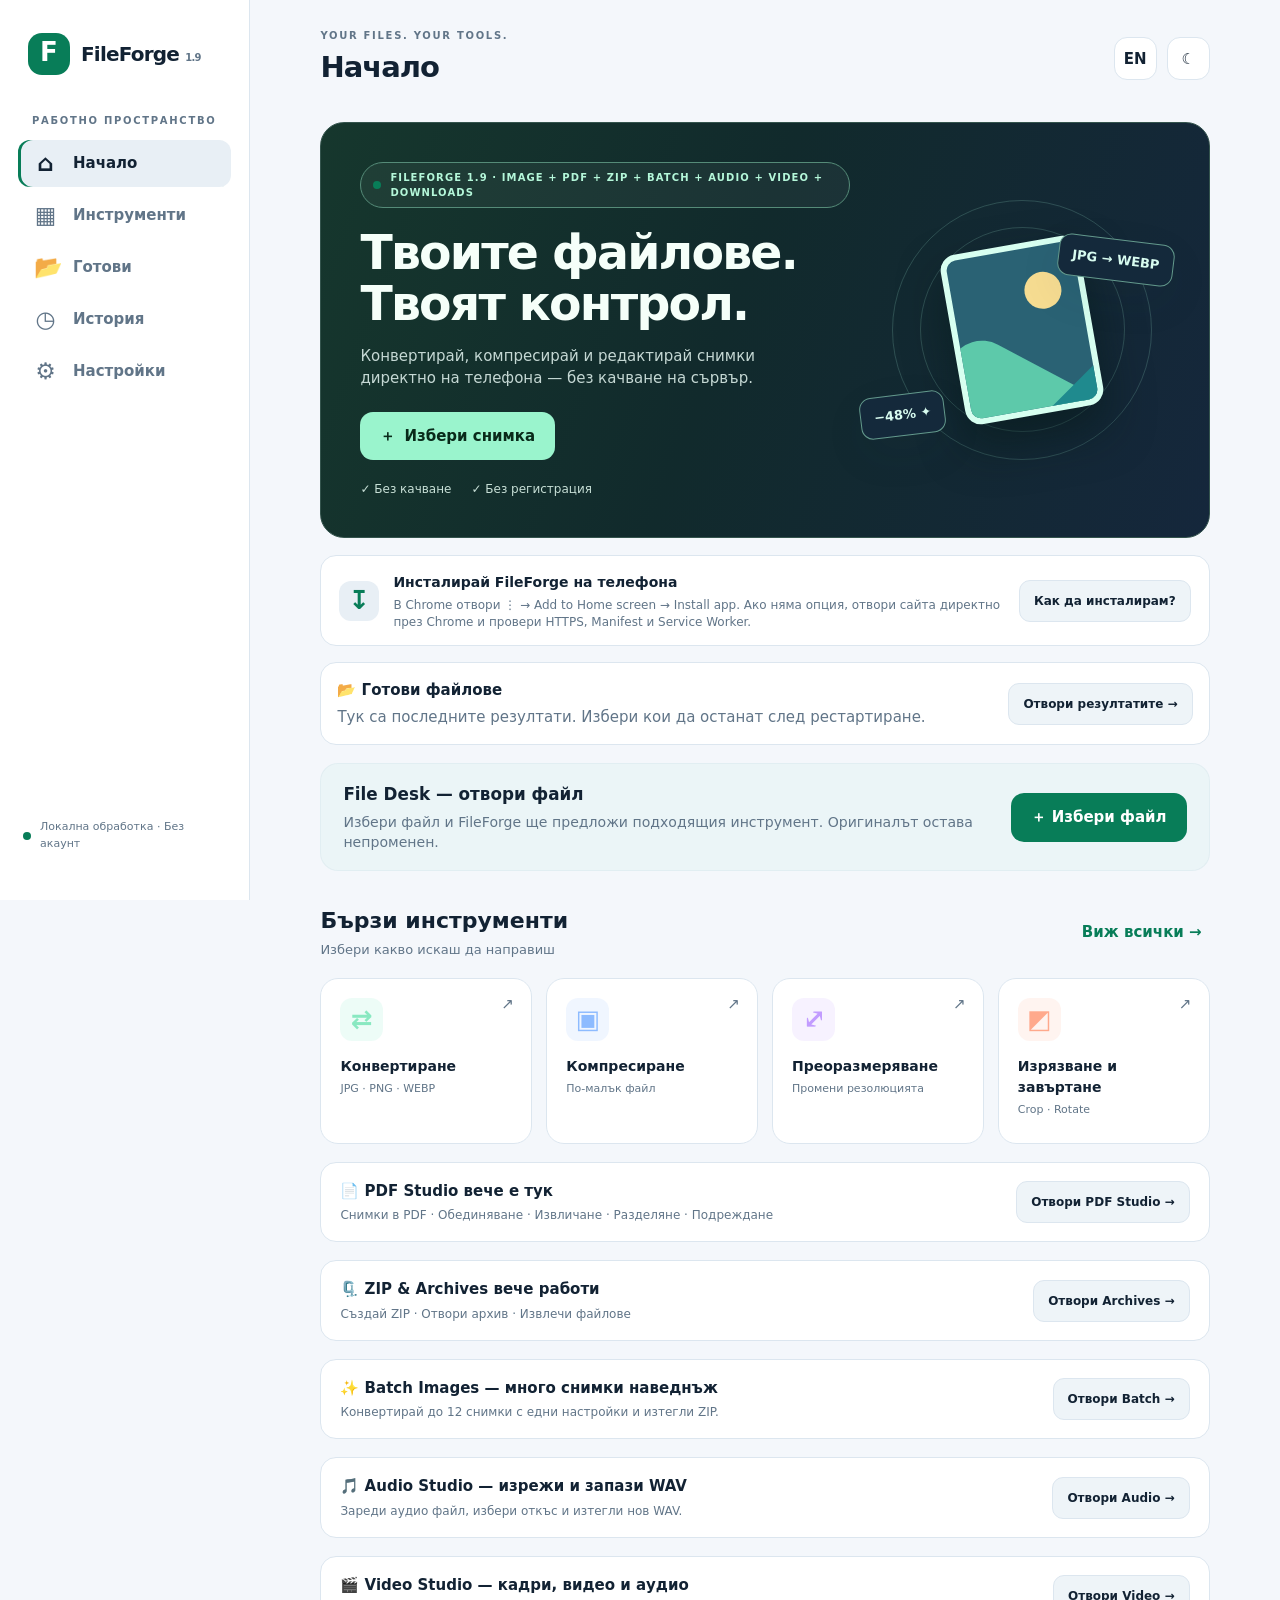
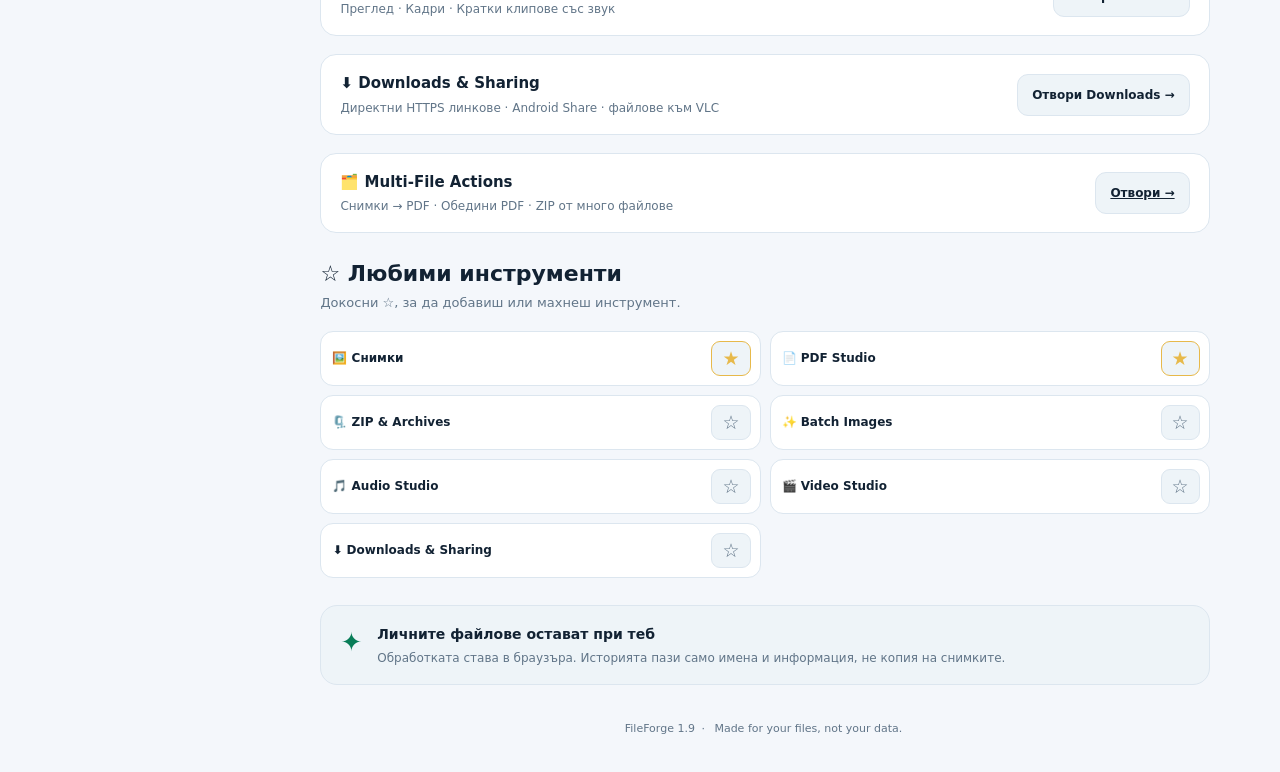
==== index.html @ d71aabb9 "Add files via upload" ====
<!doctype html>
<html lang="bg">
<head>
  <meta charset="utf-8">
  <meta name="viewport" content="width=device-width, initial-scale=1, viewport-fit=cover">
  <meta name="theme-color" content="#0a111b">
  <meta name="description" content="FileForge — локална обработка на снимки, PDF, ZIP, аудио и видео файлове директно на устройството.">
  <meta name="color-scheme" content="dark light">
  <meta name="mobile-web-app-capable" content="yes">
  <meta name="apple-mobile-web-app-capable" content="yes">
  <meta name="apple-mobile-web-app-status-bar-style" content="default">
  <link rel="icon" type="image/png" href="./icon-192.png">
  <link rel="apple-touch-icon" href="./icon-192.png">
  <link rel="manifest" href="./manifest.webmanifest?v=1.9.0">
  <link rel="stylesheet" href="./styles.css?v=1.9.0">
  <title>FileForge 1.9</title>
  <script src="./app.js?v=1.9.0" defer></script>
  <script src="./results.js?v=1.9.0" defer></script>
  <script src="./pdf-studio.js?v=1.9.0" defer></script>
  <script src="./jszip.min.js?v=1.9.0" defer></script>
  <script src="./archive-studio.js?v=1.9.0" defer></script>
  <script src="./library.js?v=1.9.0" defer></script>
  <script src="./batch-studio.js?v=1.9.0" defer></script>
  <script src="./audio-studio.js?v=1.9.0" defer></script>
  <script src="./video-studio.js?v=1.9.0" defer></script>
  <script src="./downloads-studio.js?v=1.9.0" defer></script>
  <script src="./health.js?v=1.9.0" defer></script>
  <script src="./file-desk.js?v=1.9.0" defer></script>
</head>
<body>
  <div class="app-shell">
    <aside class="sidebar" aria-label="Navigation">
      <div class="brand"><span class="brand-mark">F<span>◆</span></span><span class="brand-name">FileForge <small>1.9</small></span></div>
      <div class="side-label" data-i18n="workspace">РАБОТНО ПРОСТРАНСТВО</div>
      <nav class="side-nav" aria-label="Main">
        <button class="nav-button active" data-nav="home"><span class="nav-emoji">⌂</span><span data-i18n="navHome">Начало</span></button>
        <button class="nav-button" data-nav="tools"><span class="nav-emoji">▦</span><span data-i18n="navTools">Инструменти</span></button>
        <button class="nav-button" data-nav="results"><span class="nav-emoji">📂</span><span data-i18n="navResults">Готови</span></button>
        <button class="nav-button" data-nav="history"><span class="nav-emoji">◷</span><span data-i18n="navHistory">История</span></button>
        <button class="nav-button" data-nav="settings"><span class="nav-emoji">⚙</span><span data-i18n="navSettings">Настройки</span></button>
      </nav>
      <div class="sidebar-bottom"><span class="privacy-dot"></span><span data-i18n="offlineTag">Локална обработка · Без акаунт</span></div>
    </aside>

    <main class="content">
      <header class="topbar">
        <div><div class="eyebrow" data-i18n="appTag">YOUR FILES. YOUR TOOLS.</div><h1 id="pageTitle" data-i18n="homeTitle">Начало</h1></div>
        <div class="top-actions">
          <button id="languageQuick" class="round-button" type="button" aria-label="Change language" title="Language">EN</button>
          <button id="themeQuick" class="round-button" type="button" aria-label="Switch theme" title="Theme">☼</button>
        </div>
      </header>
      <div id="toast" class="toast" role="status" aria-live="polite" hidden></div>

      <section class="page active" id="page-home">
        <div class="hero">
          <div class="hero-copy">
            <span class="pill"><span class="green-dot"></span><span data-i18n="heroPill">FILEFORGE 1.9 · COMPLETE TOOLKIT</span></span>
            <h2 data-i18n="heroTitle">Твоите файлове.<br>Твоят контрол.</h2>
            <p data-i18n="heroDesc">Конвертирай, компресирай и редактирай снимки директно на телефона — без качване на сървър.</p>
            <button class="primary-button" id="heroChoose" type="button"><span>＋</span> <span data-i18n="chooseImage">Избери снимка</span></button>
            <div class="hero-facts"><span>✓ <span data-i18n="noUpload">Без качване</span></span><span>✓ <span data-i18n="noLogin">Без регистрация</span></span></div>
          </div>
          <div class="hero-art" aria-hidden="true"><div class="art-orbit one"></div><div class="art-orbit two"></div><div class="art-sheet"><div class="art-sun"></div><div class="art-hill back"></div><div class="art-hill front"></div></div><div class="art-float float-one">JPG → WEBP</div><div class="art-float float-two">−48% ✦</div></div>
        </div>
        <section class="install-card" id="installCard" aria-label="PWA installation">
          <span class="install-icon" aria-hidden="true">↧</span>
          <div class="install-description"><strong data-i18n="installCardTitle">Инсталирай FileForge на телефона</strong>
            <p id="installHomeStatus" data-i18n="installCardHelp">Отвори директно в Chrome. Ако приложението е готово за инсталация, ще видиш бутон.</p>
          </div>
          <button id="installHome" class="secondary-button install-action" type="button" data-i18n="installButton">Инсталирай</button>
        </section>
        <section class="ff-results-intro"><div><strong data-results-i18n="homeTitle">📂 Готови файлове</strong><p data-results-i18n="homeHelp">Резултатите от обработката на едно място.</p></div><button type="button" class="secondary-button" id="resultsHome" data-results-i18n="open">Отвори резултатите →</button></section>
        <section class="ff-desk-intro">
          <div><strong data-desk-i18n="title">File Desk — отвори файл</strong><p data-desk-i18n="intro">Избери файл и FileForge ще предложи подходящия инструмент. Оригиналът остава непроменен.</p></div>
          <button class="primary-button" type="button" id="fileDeskHome" data-desk-i18n="choose">＋ Избери файл</button>
        </section>
        <div class="section-heading"><div><h3 data-i18n="quickTools">Бързи инструменти</h3><p data-i18n="quickToolsDesc">Избери какво искаш да направиш</p></div><button class="text-button" type="button" data-open="tools" data-i18n="viewAll">Виж всички →</button></div>
        <div class="tool-grid">
          <button class="tool-card" data-action="pick"><span class="tool-icon mint">⇄</span><strong data-i18n="convert">Конвертиране</strong><small>JPG · PNG · WEBP</small><span class="card-arrow">↗</span></button>
          <button class="tool-card" data-action="pick"><span class="tool-icon blue">▣</span><strong data-i18n="compress">Компресиране</strong><small data-i18n="smallerImage">По-малък файл</small><span class="card-arrow">↗</span></button>
          <button class="tool-card" data-action="pick"><span class="tool-icon violet">⤢</span><strong data-i18n="resize">Преоразмеряване</strong><small data-i18n="changeResolution">Промени резолюцията</small><span class="card-arrow">↗</span></button>
          <button class="tool-card" data-action="pick"><span class="tool-icon coral">◩</span><strong data-i18n="cropRotate">Изрязване и завъртане</strong><small>Crop · Rotate</small><span class="card-arrow">↗</span></button>
        </div>
        <div class="pdf-home-cta"><div><strong data-pdf-i18n="pdfCardTitle">📄 PDF Studio вече е тук</strong><p data-pdf-i18n="pdfCardDesc">Снимки в PDF · Обединяване · Извличане · Разделяне · Подреждане</p></div><button type="button" class="secondary-button" id="pdfOpenHome" data-pdf-i18n="openPdfStudio">Отвори PDF Studio →</button></div>
        <div class="pdf-home-cta"><div><strong data-archive-i18n="archiveCardTitle">🗜️ ZIP & Archives</strong><p data-archive-i18n="archiveCardDesc">Създай ZIP · Отвори архив · Извлечи файлове</p></div><button type="button" class="secondary-button" id="archiveOpenHome" data-archive-i18n="archiveOpenButton">Отвори Archives →</button></div>
        <div class="pdf-home-cta ff-batch-cta"><div><strong data-ff-i18n="batchCta">✨ Batch Images — много снимки наведнъж</strong><p data-ff-i18n="batchCtaDesc">Конвертирай до 12 снимки с едни настройки и изтегли ZIP.</p></div><button type="button" class="secondary-button" id="batchOpenHome" data-ff-i18n="openBatch">Отвори Batch →</button></div>
        <div class="pdf-home-cta ff-audio-cta"><div><strong data-audio-i18n="homeTitle">🎵 Audio Studio — изрежи и запази WAV</strong><p data-audio-i18n="homeDescription">Зареди аудио файл, избери откъс и изтегли нов WAV.</p></div><button type="button" class="secondary-button" id="audioOpenHome" data-audio-i18n="openAudio">Отвори Audio →</button></div>
        <div class="pdf-home-cta ff-video-cta"><div><strong data-video-i18n="homeTitle">🎬 Video Studio — кадри, видео и аудио</strong><p data-video-i18n="homeDescription">Преглед · Кадри · Кратки клипове със звук</p></div><button type="button" class="secondary-button" id="videoOpenHome" data-video-i18n="openVideo">Отвори Video →</button></div>
        <div class="pdf-home-cta ff-downloads-cta"><div><strong data-download-i18n="homeTitle">⬇️ Downloads & Sharing</strong><p data-download-i18n="homeDesc">Директни HTTPS линкове · Android Share · файлове към VLC</p></div><button class="secondary-button" id="downloadsOpenHome" type="button" data-download-i18n="open">Отвори Downloads →</button></div>
        <div class="pdf-home-cta"><div><strong>🗂️ Multi-File Actions</strong><p>Снимки → PDF · Обедини PDF · ZIP от много файлове</p></div><a class="secondary-button" href="./multi-file.html">Отвори →</a></div>
        <section class="ff-favorites"><div class="section-heading ff-no-top"><div><h3 data-ff-i18n="favorites">☆ Любими инструменти</h3><p data-ff-i18n="favoritesHelp">Докосни звездата, за да добавиш или махнеш инструмент.</p></div></div><div id="favoriteTools" class="ff-favorite-grid"></div></section>
        <div class="info-banner"><span class="info-icon">✦</span><div><strong data-i18n="privateHeading">Личните файлове остават при теб</strong><p data-i18n="privateDesc">Обработката става в браузъра. Историята пази само имена и информация, не копия на снимките.</p></div></div>
      </section>

      <section class="page" id="page-tools" hidden>
        <div class="section-heading"><div><h2 data-i18n="allTools">Всички инструменти</h2><p data-i18n="availableNow">Активните инструменти са отбелязани. Останалите предстоят.</p></div></div>
        <div class="module-grid">
          <a class="module-card ready ff-multi-tile" href="./multi-file.html"><span class="module-symbol">🗂️</span><span class="module-body"><strong>Multi-File Actions</strong><small>Images → PDF · Merge PDF · Create ZIP</small></span><span class="status-tag ready" data-i18n="ready">Работи</span></a>
          <button class="module-card ready" type="button" id="fileDeskTools"><span class="module-symbol">📂</span><span class="module-body"><strong>File Desk</strong><small data-desk-i18n="intro">Избери файл и FileForge ще предложи подходящия инструмент.</small></span><span class="status-tag ready" data-i18n="ready">Работи</span></button>
          <button class="module-card ready" data-action="pick"><span class="module-symbol">🖼️</span><span class="module-body"><strong data-i18n="imagesStudio">Снимки</strong><small data-i18n="imagesDescription">Convert, Compress, Resize, Crop, Rotate, Adjust</small></span><span class="status-tag ready" data-i18n="ready">Работи</span></button>
          <button class="module-card ready" type="button" id="pdfOpenTools"><span class="module-symbol">📄</span><span class="module-body"><strong>PDF Studio</strong><small>Images to PDF · Merge · Split · Organise</small></span><span class="status-tag ready" data-i18n="ready">Работи</span></button>
          <button class="module-card ready" type="button" id="audioOpenTools"><span class="module-symbol">🎵</span><span class="module-body"><strong>Audio Studio</strong><small data-audio-i18n="toolDescription">Възпроизвеждане · Trim · Volume · Fade · WAV</small></span><span class="status-tag ready" data-i18n="ready">Работи</span></button>
          <button class="module-card ready" type="button" id="videoOpenTools"><span class="module-symbol">🎬</span><span class="module-body"><strong>Video Studio</strong><small data-video-i18n="toolDescription">Preview · Frames · WebM with audio</small></span><span class="status-tag ready" data-i18n="ready">Работи</span></button>
          <button class="module-card ready" type="button" id="batchOpenTools"><span class="module-symbol">✨</span><span class="module-body"><strong data-ff-i18n="batchTitle">Batch Images</strong><small data-ff-i18n="batchSummary">Множество снимки → един ZIP</small></span><span class="status-tag ready" data-i18n="ready">Работи</span></button>
          <button class="module-card ready" type="button" id="archiveOpenTools"><span class="module-symbol">🗜️</span><span class="module-body"><strong data-archive-i18n="archiveName">ZIP & Archives</strong><small data-archive-i18n="archiveToolDesc">Създай ZIP · Отвори · Извлечи</small></span><span class="status-tag ready" data-i18n="ready">Работи</span></button>
          <button class="module-card ready" type="button" id="downloadsOpenTools"><span class="module-symbol">⬇️</span><span class="module-body"><strong>Downloads & Sharing</strong><small data-download-i18n="toolDesc">Direct HTTPS links · Share · VLC</small></span><span class="status-tag ready" data-i18n="ready">Работи</span></button>
        </div>
      </section>

      <section class="page" id="page-filedesk" hidden>
        <div class="editor-head"><div><span class="eyebrow">FILE DESK</span><h2 data-desk-i18n="title">File Desk — отвори файл</h2><p data-desk-i18n="intro">Избери файл и FileForge ще предложи подходящия инструмент. Оригиналът остава непроменен.</p></div></div>
        <div class="ff-desk-layout">
          <section class="pdf-panel">
            <button type="button" id="fileDeskChoose" class="primary-button full" data-desk-i18n="choose">＋ Избери файл</button>
            <p id="fileDeskStatus" class="ff-desk-status" role="status" aria-live="polite"></p>
            <div id="fileDeskPlaceholder" class="ff-desk-placeholder" data-desk-i18n="empty">Тук ще видиш информацията и прегледа на избрания файл.</div>
            <div id="fileDeskDetails" hidden>
              <div class="ff-desk-metadata">
                <div><span data-desk-i18n="name">Име</span><strong id="fileDeskName"></strong></div>
                <div><span data-desk-i18n="size">Размер</span><strong id="fileDeskSize"></strong></div>
                <div><span data-desk-i18n="type">Формат</span><strong id="fileDeskType"></strong></div>
                <div><span data-desk-i18n="modified">Последна промяна</span><strong id="fileDeskModified"></strong></div>
              </div>
              <div class="ff-desk-actions">
                <button id="fileDeskRoute" type="button" class="primary-button full"><span data-desk-i18n="continue">Отвори в подходящия инструмент</span> — <span id="fileDeskToolName">—</span></button>
                <button id="fileDeskSave" type="button" class="secondary-button" data-desk-i18n="save">↓ Запази копие</button>
                <button id="fileDeskShare" type="button" class="secondary-button" data-desk-i18n="share">Сподели</button>
                <button id="fileDeskCopy" type="button" class="secondary-button" data-desk-i18n="copy">Копирай информация</button>
                <button id="fileDeskClear" type="button" class="secondary-button" data-desk-i18n="clear">Премахни избора</button>
              </div>
            </div>
          </section>
          <section class="pdf-panel ff-desk-preview-panel">
            <h3 data-desk-i18n="preview">Преглед</h3>
            <div id="fileDeskPreview" class="ff-desk-preview"></div>
            <p class="pdf-help" data-desk-i18n="privacy">Файлът не се качва никъде и не се добавя в историята само от избора му. Прегледът е временен.</p>
          </section>
        </div>
      </section>

      <section class="page" id="page-editor" hidden>
        <div class="editor-head"><div><span class="eyebrow" data-i18n="imagesStudio">Снимки</span><h2 data-i18n="editorHeading">Редактор на изображения</h2><p data-i18n="editorIntro">Оригиналът не се променя. Запазваш нов файл.</p></div><button id="newFile" class="secondary-button" type="button" data-i18n="newImage">＋ Друга снимка</button></div>
        <div class="editor-layout">
          <div class="editor-left">
            <div class="preview-panel"><div class="preview-heading"><strong data-i18n="original">Оригинал</strong><span id="sourceInfo" class="muted-small">—</span></div><div class="image-stage"><img id="sourcePreview" alt="Original image"></div><div id="fileName" class="filename"></div></div>
            <div class="preview-panel"><div class="preview-heading"><strong data-i18n="result">Резултат</strong><span id="resultInfo" class="muted-small">—</span></div><div class="image-stage output-stage"><img id="resultPreview" alt="Processed image" hidden><div id="resultPlaceholder" class="placeholder"><span>✦</span><p data-i18n="resultHint">Избери настройки и натисни „Обработи“</p></div></div><div id="resultSummary" class="result-summary"></div></div>
          </div>
          <div class="settings-panel"><h3 data-i18n="processingSettings">Настройки за обработка</h3>
            <label class="field"><span data-i18n="format">Изходен формат</span><select id="outputFormat"><option value="image/jpeg">JPG</option><option value="image/png">PNG</option><option value="image/webp">WEBP</option></select></label>
            <label class="field"><span data-i18n="longSide">Максимална дълга страна</span><select id="maxSize"><option value="0" data-i18n="originalSize">Оригинален размер</option><option value="640">640 px</option><option value="1280">1280 px</option><option value="1920">1920 px</option><option value="2560">2560 px</option></select></label>
            <label class="field"><span data-i18n="crop">Централно изрязване</span><select id="cropRatio"><option value="none" data-i18n="noCrop">Без изрязване</option><option value="1">1:1 — Square</option><option value="1.3333333333">4:3</option><option value="1.7777777778">16:9</option></select></label>
            <label class="field"><span data-i18n="rotate">Завъртане</span><select id="rotation"><option value="0">0°</option><option value="90">90°</option><option value="180">180°</option><option value="270">270°</option></select></label>
            <label class="field" id="qualityRow"><span><span data-i18n="quality">Качество</span><output id="qualityValue">82%</output></span><input id="quality" type="range" min="40" max="100" value="82" step="1"><small data-i18n="qualityInfo">За JPG/WEBP. При PNG не се използва.</small></label>
            <div class="editor-divider"><strong data-i18n="adjustmentsTitle">Цветове и ефекти</strong><button id="resetAdjustments" class="mini-button" type="button" data-i18n="resetAdjustments">Нулирай</button></div>
            <label class="field" for="brightness"><span><span data-i18n="brightness">Яркост</span><output id="brightnessValue">100%</output></span><input id="brightness" type="range" min="50" max="150" value="100" step="5"></label>
            <label class="field" for="contrast"><span><span data-i18n="contrast">Контраст</span><output id="contrastValue">100%</output></span><input id="contrast" type="range" min="50" max="150" value="100" step="5"></label>
            <label class="field" for="saturation"><span><span data-i18n="saturation">Наситеност</span><output id="saturationValue">100%</output></span><input id="saturation" type="range" min="0" max="200" value="100" step="10"></label>
            <label class="toggle-row"><input id="grayscale" type="checkbox"><span data-i18n="grayscale">Черно-бяло изображение</span></label>
            <label class="field" for="flip"><span data-i18n="flip">Огледално обръщане</span><select id="flip"><option value="none" data-i18n="flipNone">Без обръщане</option><option value="horizontal" data-i18n="flipHorizontal">Хоризонтално</option><option value="vertical" data-i18n="flipVertical">Вертикално</option><option value="both" data-i18n="flipBoth">И двете</option></select></label>
            <p class="processing-note" data-i18n="limitsNote">Препоръчителен максимум: 25 MB / 32 MP на снимка.</p>
            <button id="processButton" class="primary-button full" type="button" data-i18n="process">✦ Обработи снимката</button>
            <a id="downloadButton" class="download-button" href="#" download hidden><span data-i18n="download">↓ Изтегли резултата</span></a>
            <button id="clearResult" class="text-button center" type="button" data-i18n="resetResult">Изчисти резултата</button>
          </div>
        </div>
      </section>

      <section class="page" id="page-pdf" hidden>
        <div class="editor-head"><div><span class="eyebrow">PDF STUDIO</span><h2 data-pdf-i18n="pdfStudioTitle">PDF инструменти</h2><p data-pdf-i18n="pdfStudioIntro">Обработвай PDF и снимки на устройството, без да качваш файловете.</p></div><button type="button" class="secondary-button" id="pdfResetAll" data-pdf-i18n="pdfNew">Ново</button></div>
        <div class="pdf-tabs" role="tablist" aria-label="PDF tools">
          <button type="button" class="pdf-tab active" data-pdf-tab="images" role="tab" aria-selected="true" data-pdf-i18n="tabImages">Снимки → PDF</button>
          <button type="button" class="pdf-tab" data-pdf-tab="merge" role="tab" aria-selected="false" data-pdf-i18n="tabMerge">Обедини</button>
          <button type="button" class="pdf-tab" data-pdf-tab="organize" role="tab" aria-selected="false" data-pdf-i18n="tabOrganize">Страници</button>
          <button type="button" class="pdf-tab" data-pdf-tab="split" role="tab" aria-selected="false" data-pdf-i18n="tabSplit">Раздели</button>
        </div>
        <div class="pdf-workspace">
          <section class="pdf-panel" id="pdfModeImages">
            <h3 data-pdf-i18n="imagesHeading">Създай PDF от снимки</h3><p class="pdf-help" data-pdf-i18n="imagesHelp">Добави JPG, PNG или WEBP. Подреди снимките с бутоните ↑ ↓ и избери размер на страницата.</p>
            <button type="button" class="secondary-button pdf-add" id="pdfAddImages" data-pdf-i18n="addImages">＋ Добави снимки</button>
            <label class="field pdf-size"><span data-pdf-i18n="pageSize">Размер на страницата</span><select id="pdfPageSize"><option value="a4">A4 — Portrait</option><option value="a4-landscape">A4 — Landscape</option><option value="original" data-pdf-i18n="naturalSize">Размер на снимката</option></select></label>
            <div id="pdfImageList" class="pdf-items" aria-live="polite"></div>
            <button type="button" id="pdfCreateImages" class="primary-button full" data-pdf-i18n="makeImagePdf">Създай PDF</button>
          </section>
          <section class="pdf-panel" id="pdfModeMerge" hidden>
            <h3 data-pdf-i18n="mergeHeading">Обедини PDF файлове</h3><p class="pdf-help" data-pdf-i18n="mergeHelp">Добави поне два PDF файла. Можеш да промениш реда преди обединяване.</p>
            <button type="button" class="secondary-button pdf-add" id="pdfAddMerge" data-pdf-i18n="addPdfs">＋ Добави PDF файлове</button>
            <div id="pdfMergeList" class="pdf-items" aria-live="polite"></div>
            <button type="button" id="pdfCreateMerge" class="primary-button full" data-pdf-i18n="mergePdfs">Обедини PDF файловете</button>
          </section>
          <section class="pdf-panel" id="pdfModeOrganize" hidden>
            <h3 data-pdf-i18n="organizeHeading">Подреди PDF страниците</h3><p class="pdf-help" data-pdf-i18n="organizeHelp">Зареди един PDF. Премествай, завъртай и премахвай страници, без да променяш оригинала.</p>
            <button type="button" class="secondary-button pdf-add" id="pdfChooseOrganize" data-pdf-i18n="choosePdf">＋ Избери PDF</button>
            <p id="pdfOrganizeName" class="pdf-file-caption"></p>
            <div class="pdf-thumbnail-toolbar">
              <span data-pdf-i18n="thumbHint">Миниатюри, подреждане и завъртане. Може да използваш стрелките и без миниатюри.</span>
              <button type="button" id="pdfThumbRetry" class="mini-button" data-pdf-i18n="thumbRetry">Обнови миниатюрите</button>
            </div>
            <p id="pdfThumbStatus" class="pdf-preview-status" role="status" aria-live="polite"></p>
            <div class="pdf-selection-toolbar">
              <button type="button" id="pdfSelectAll" class="mini-button" data-pdf-i18n="selectAll">Избери всички</button>
              <button type="button" id="pdfDeselect" class="mini-button" data-pdf-i18n="deselect">Отмени избора</button>
              <button type="button" id="pdfRemoveSelected" class="secondary-button pdf-remove-selected" data-pdf-i18n="removeSelected">Премахни избраните</button>
            </div>
            <div id="pdfOrganizeList" class="pdf-pages" aria-live="polite"></div>
            <button type="button" id="pdfCreateOrganize" class="primary-button full" data-pdf-i18n="saveOrganized">Запази нов PDF</button>
          </section>
          <section class="pdf-panel" id="pdfModeSplit" hidden>
            <h3 data-pdf-i18n="splitHeading">Раздели или извлечи страници</h3><p class="pdf-help" data-pdf-i18n="splitHelp">Зареди PDF и избери: извличане на определени страници или разделяне на две части.</p>
            <button type="button" class="secondary-button pdf-add" id="pdfChooseSplit" data-pdf-i18n="choosePdf">＋ Избери PDF</button>
            <p id="pdfSplitName" class="pdf-file-caption"></p>
            <div class="pdf-split-options">
              <label class="field"><span data-pdf-i18n="pageRange">Страници за извличане (напр. 1-3,5)</span><input id="pdfRange" type="text" placeholder="1-3,5" inputmode="text"></label>
              <button type="button" id="pdfExtract" class="secondary-button full" data-pdf-i18n="extractPages">Извлечи посочените страници</button>
              <div class="pdf-rule"><span data-pdf-i18n="orDivide">ИЛИ</span></div>
              <label class="field"><span data-pdf-i18n="splitAfter">Раздели след страница №</span><input id="pdfSplitAfter" type="number" inputmode="numeric" min="1" step="1" value="1"></label>
              <button type="button" id="pdfDivide" class="primary-button full" data-pdf-i18n="dividePdf">Раздели на две части</button>
            </div>
          </section>
          <div class="pdf-results" id="pdfResults" hidden>
            <h3 data-pdf-i18n="pdfReady">Готови файлове</h3><div id="pdfDownloads" class="pdf-downloads"></div><p class="pdf-help" data-pdf-i18n="downloadReminder">Докосни всеки бутон, за да запазиш готовия файл. Оригиналите не са променени.</p>
          </div>
          <p id="pdfStatus" class="pdf-status" role="status" aria-live="polite"></p>
          <p class="pdf-limits" data-pdf-i18n="pdfLimits">Лимит: до 20 MB на файл, общо 50 MB и до 120 PDF страници. Защитени с парола PDF файлове не се поддържат.</p>
          <p class="pdf-limits" data-pdf-i18n="pdfExternalNote">PDF миниатюрите използват безплатната библиотека PDF.js и може да изискват интернет при първо отваряне. Основните PDF операции работят отделно.</p>
        </div>
      </section>


      <section class="page" id="page-archives" hidden>
        <div class="editor-head"><div><span class="eyebrow">ZIP & ARCHIVES</span><h2 data-archive-i18n="archiveTitle">ZIP инструменти</h2><p data-archive-i18n="archiveIntro">Създавай ZIP и извличай файлове без качване на сървър.</p></div><button type="button" class="secondary-button" id="archiveReset" data-archive-i18n="newWorkspace">Ново</button></div>
        <div class="pdf-tabs" role="tablist" aria-label="ZIP tools">
          <button type="button" class="pdf-tab active" data-archive-tab="create" role="tab" aria-selected="true" data-archive-i18n="tabCreate">Създай ZIP</button>
          <button type="button" class="pdf-tab" data-archive-tab="open" role="tab" aria-selected="false" data-archive-i18n="tabOpen">Отвори ZIP</button>
        </div>
        <div class="archive-workspace">
          <section class="pdf-panel" id="archiveModeCreate">
            <h3 data-archive-i18n="createHeading">Създаване на ZIP архив</h3>
            <p class="pdf-help" data-archive-i18n="createHelp">Добави файлове от телефона. Можеш да ги премахваш или да променяш реда преди създаването.</p>
            <button class="secondary-button pdf-add" type="button" id="archiveAddFiles" data-archive-i18n="addFiles">＋ Добави файлове</button>
            <div id="archiveCreateList" class="pdf-items" aria-live="polite"></div>
            <div class="archive-fields">
              <label class="field"><span data-archive-i18n="zipName">Име на архива</span><input id="archiveOutputName" type="text" maxlength="70" value="fileforge-archive" autocomplete="off" spellcheck="false"></label>
              <label class="field"><span data-archive-i18n="compression">Компресия</span><select id="archiveCompression"><option value="standard" data-archive-i18n="standard">Стандартна</option><option value="fast" data-archive-i18n="fast">Бърза</option><option value="none" data-archive-i18n="none">Без компресиране</option></select></label>
            </div>
            <button type="button" id="archiveCreate" class="primary-button full" data-archive-i18n="makeZip">Създай ZIP файл</button>
          </section>
          <section class="pdf-panel" id="archiveModeOpen" hidden>
            <h3 data-archive-i18n="openHeading">Отвори ZIP архив</h3>
            <p class="pdf-help" data-archive-i18n="openHelp">Разгледай съдържанието, избери файлове и ги подготви за отделно изтегляне. Не се поддържат ZIP файлове с парола.</p>
            <button class="secondary-button pdf-add" type="button" id="archiveChooseZip" data-archive-i18n="chooseZip">＋ Избери ZIP</button>
            <p id="archiveOpenInfo" class="pdf-file-caption" aria-live="polite"></p>
            <div class="archive-select-tools"><button class="mini-button" type="button" id="archiveSelectAll" data-archive-i18n="selectAll">Избери всички</button><button class="mini-button" type="button" id="archiveSelectNone" data-archive-i18n="selectNone">Премахни избора</button><span id="archiveSelectionCount" class="archive-selection-count"></span></div>
            <div id="archiveOpenList" class="archive-entry-list" aria-live="polite"></div>
            <div class="archive-actions"><button type="button" id="archiveExtract" class="primary-button full" data-archive-i18n="extractSelected">Подготви отделни файлове</button><button type="button" id="archiveRepack" class="secondary-button full" data-archive-i18n="repackSelected">Изтегли избраните като ZIP</button></div>
          </section>
          <section class="pdf-results" id="archiveResults" hidden><h3 data-archive-i18n="readyFiles">Готови файлове</h3><div id="archiveDownloads" class="pdf-downloads"></div><p class="pdf-help" data-archive-i18n="downloadHelp">Натисни всеки линк, за да запазиш файла. Оригиналите остават непроменени.</p></section>
          <p id="archiveStatus" class="pdf-status" role="status" aria-live="polite"></p>
          <p class="pdf-limits" data-archive-i18n="limits">Създаване: до 60 файла, 25 MB на файл, 60 MB общо. Отваряне: ZIP до 30 MB, 120 файла и 80 MB разархивирано съдържание.</p>
          <p class="pdf-limits" data-archive-i18n="offlineNote">ZIP инструментите работят локално и offline след успешното обновяване на PWA.</p>
        </div>
      </section>

      <section class="page" id="page-batch" hidden>
        <div class="editor-head"><div><span class="eyebrow">BATCH STUDIO</span><h2 data-ff-i18n="batchTitle">Batch Images</h2><p data-ff-i18n="batchIntro">Еднакви настройки за множество снимки. Резултатът е ZIP файл.</p></div><button type="button" class="secondary-button" id="batchReset" data-ff-i18n="newBatch">Ново</button></div>
        <div class="ff-batch-layout">
          <section class="pdf-panel">
            <h3 data-ff-i18n="batchChooseTitle">1. Избери снимки</h3>
            <p class="pdf-help" data-ff-i18n="batchChooseHelp">JPG, PNG или WEBP, до 12 файла (20 MB на файл, 60 MB общо).</p>
            <button id="batchPick" type="button" class="secondary-button pdf-add" data-ff-i18n="batchChoose">＋ Добави снимки</button>
            <div id="batchFileList" class="pdf-items" aria-live="polite"></div>
            <span class="pdf-help" id="batchFileCount"></span>
            <h3 data-ff-i18n="batchSettingsTitle">2. Общи настройки</h3>
            <div class="ff-batch-fields">
              <label class="field"><span data-ff-i18n="batchFormatLabel">Изходен формат</span><select id="batchFormat"><option value="same" data-ff-i18n="batchKeepFormat">Запази оригиналния формат</option><option value="image/jpeg">JPG</option><option value="image/png">PNG</option><option value="image/webp">WEBP</option></select></label>
              <label class="field"><span data-ff-i18n="batchSizeLabel">Максимална дълга страна</span><select id="batchSize"><option value="1280">1280 px</option><option value="1920" selected>1920 px</option><option value="2560">2560 px</option><option value="0" data-ff-i18n="batchOriginalSize">Без ограничение</option></select></label>
              <label class="field"><span data-ff-i18n="batchCropLabel">Централно изрязване</span><select id="batchCrop"><option value="none" data-ff-i18n="batchNoCrop">Без изрязване</option><option value="1">1:1</option><option value="1.3333333333">4:3</option><option value="1.7777777778">16:9</option></select></label>
              <label class="field"><span data-ff-i18n="batchRotateLabel">Завъртане</span><select id="batchRotation"><option value="0">0°</option><option value="90">90°</option><option value="180">180°</option><option value="270">270°</option></select></label>
              <label class="field"><span><span data-ff-i18n="batchQualityLabel">Качество JPG / WEBP</span><output id="batchQualityValue">82%</output></span><input type="range" id="batchQuality" min="40" max="100" value="82"></label>
              <label class="ff-batch-toggle"><input id="batchGray" type="checkbox"><span data-ff-i18n="batchGrayLabel">Черно-бяло</span></label>
            </div>
            <div class="ff-preset-actions"><button type="button" id="batchSavePreset" class="secondary-button" data-ff-i18n="savePreset">☆ Запази настройките</button><button type="button" id="batchLoadPreset" class="secondary-button" data-ff-i18n="loadPreset">↺ Зареди запазените</button></div>
            <button type="button" id="batchProcess" class="primary-button full" data-ff-i18n="batchProcess">3. Обработи и създай ZIP</button>
            <p class="ff-progress" id="batchStatus" role="status" aria-live="polite"></p>
            <progress id="batchProgress" class="ff-progressbar" max="100" value="0" hidden></progress>
          </section>
          <section class="pdf-results" id="batchResults" hidden><h3 data-ff-i18n="batchReady">Готов архив</h3><p id="batchSummaryText" class="pdf-help"></p><a id="batchDownload" class="download-button" download data-ff-i18n="batchDownload">↓ Изтегли ZIP с резултатите</a><p class="pdf-help" data-ff-i18n="batchDownloadHint">ZIP съдържа новите снимки, оригиналите не са променени. Файловете не се съхраняват в историята.</p></section>
        </div>
      </section>

      <section class="page" id="page-audio" hidden>
        <div class="editor-head"><div><span class="eyebrow">AUDIO STUDIO</span><h2 data-audio-i18n="audioHeading">Звуков редактор</h2><p data-audio-i18n="audioIntro">Избери откъс и запази нов WAV файл локално на телефона.</p></div><button type="button" class="secondary-button" id="audioReset" data-audio-i18n="reset">Ново</button></div>
        <div class="ff-audio-layout">
          <section class="pdf-panel">
            <h3 data-audio-i18n="chooseHeading">1. Избери аудио</h3>
            <p class="pdf-help" data-audio-i18n="formatHelp">WAV, MP3, M4A, OGG, WebM — ако Chrome може да ги декодира. Максимум 20 MB, до 5 минути.</p>
            <button type="button" class="secondary-button pdf-add" id="audioPick" data-audio-i18n="chooseFile">＋ Избери аудио файл</button>
            <div id="audioDetails" class="ff-audio-details" hidden>
              <div class="ff-audio-file"><span aria-hidden="true">🎵</span><div><strong id="audioFileName"></strong><small id="audioFileMeta"></small></div></div>
              <audio id="audioPlayer" controls preload="metadata" class="ff-audio-player" aria-label="Original audio player"></audio>
              <p class="pdf-help" data-audio-i18n="originalPlayer">Плейърът по-горе възпроизвежда оригиналния запис.</p>
              <h3 data-audio-i18n="trimHeading">2. Избери откъс</h3>
              <div class="ff-wavebox"><canvas id="audioWave" height="160" aria-label="Audio waveform"></canvas><div class="ff-wavehint" id="audioWaveHint" data-audio-i18n="waveHint">Вълната показва силата на звука, а оцветената част — избрания откъс.</div></div>
              <div class="ff-audio-fields">
                <label class="field"><span data-audio-i18n="startLabel">Начало (секунди)</span><input id="audioStartNumber" type="number" inputmode="decimal" min="0" step="0.1" value="0"></label>
                <label class="field"><span data-audio-i18n="endLabel">Край (секунди)</span><input id="audioEndNumber" type="number" inputmode="decimal" min="0" step="0.1" value="0"></label>
              </div>
              <label class="ff-audio-range-label"><span data-audio-i18n="startSlider">Начало</span><input id="audioStartRange" type="range" min="0" max="1" step="0.1" value="0"></label>
              <label class="ff-audio-range-label"><span data-audio-i18n="endSlider">Край</span><input id="audioEndRange" type="range" min="0" max="1" step="0.1" value="1"></label>
              <div class="ff-audio-selection"><span id="audioSelectionLabel">00:00 → 00:00</span><strong id="audioDurationLabel">0.0 s</strong></div>
              <div class="ff-audio-preview-actions"><button type="button" class="secondary-button" id="audioPreview" data-audio-i18n="preview">▶ Чуй избрания откъс</button><button type="button" class="secondary-button" id="audioStop" data-audio-i18n="stop">■ Спри</button></div>
              <h3 data-audio-i18n="effectsHeading">3. Настройки на звука</h3>
              <label class="field ff-audio-volume"><span><span data-audio-i18n="volumeLabel">Сила на звука при export</span> <output id="audioVolumeValue">100%</output></span><input id="audioVolume" type="range" min="0" max="200" step="5" value="100"></label>
              <div class="ff-audio-options"><label><input type="checkbox" id="audioFadeIn"><span data-audio-i18n="fadeIn">Плавно начало (Fade in)</span></label><label><input type="checkbox" id="audioFadeOut"><span data-audio-i18n="fadeOut">Плавен край (Fade out)</span></label></div>
              <label class="field ff-audio-name"><span data-audio-i18n="filenameLabel">Име на новия файл (WAV)</span><input type="text" id="audioOutputName" maxlength="90" autocomplete="off" spellcheck="false" value="fileforge-audio"></label>
              <button type="button" id="audioExport" class="primary-button full" data-audio-i18n="exportButton">4. Обработи и създай WAV</button>
              <p id="audioStatus" class="pdf-status" role="status" aria-live="polite"></p>
              <progress id="audioProgress" class="ff-progressbar" max="100" value="0" hidden></progress>
            </div>
          </section>
          <section id="audioResults" class="pdf-results" hidden><h3 data-audio-i18n="readyTitle">WAV файлът е готов</h3><p id="audioResultDescription" class="pdf-help"></p><a id="audioDownload" class="download-button" download data-audio-i18n="downloadButton">↓ Изтегли WAV</a><p class="pdf-help" data-audio-i18n="privacyNote">Оригиналът не се променя. В историята се пазят само името и размерът, а не аудио файлът.</p></section>
          <p class="pdf-limits" data-audio-i18n="limitsNote">Изход: 16-bit PCM WAV. Паметта на телефона ограничава дългите записи. MP3 export и съединяване на файлове предстоят.</p>
        </div>
      </section>


      <section class="page" id="page-video" hidden>
        <div class="editor-head"><div><span class="eyebrow">VIDEO STUDIO</span><h2 data-video-i18n="heading">Видео редактор</h2><p data-video-i18n="intro">Извличай кадри и създавай кратки клипове без качване на файловете.</p></div><button type="button" class="secondary-button" id="videoReset" data-video-i18n="reset">Ново видео</button></div>
        <div class="ff-video-layout">
          <section class="preview-panel">
            <h3 data-video-i18n="chooseHeading">1. Избери видео файл</h3>
            <p class="pdf-help" data-video-i18n="chooseHelp">MP4, WebM, MOV (ако Chrome го възпроизвежда). До 120 MB и 30 минути.</p>
            <button id="videoPick" class="secondary-button pdf-add" type="button" data-video-i18n="chooseButton">＋ Избери видео</button>
            <div id="videoDetails" hidden>
              <div class="ff-audio-file"><span aria-hidden="true">🎬</span><div><strong id="videoFileName"></strong><small id="videoFileMeta"></small></div></div>
              <video id="videoPlayer" controls playsinline preload="metadata" class="ff-video-player" aria-label="Original video preview"></video>
              <div class="ff-video-timeline"><input id="videoSeek" type="range" min="0" max="1" step="0.05" value="0" aria-label="Video timeline"><div class="ff-audio-selection"><span id="videoCurrentTime">00:00</span><strong id="videoTotalTime">00:00</strong></div></div>
              <h3 data-video-i18n="frameHeading">2. Запази кадър като снимка</h3>
              <div class="ff-video-actions"><label class="field"><span data-video-i18n="frameFormat">Формат</span><select id="videoImageFormat"><option value="image/jpeg">JPG</option><option value="image/png">PNG</option></select></label><button type="button" id="videoFrameButton" class="primary-button" data-video-i18n="frameButton">Извлечи кадър</button></div>
              <div id="videoFrameResult" class="ff-video-frame-result" hidden><img id="videoFramePreview" alt="Extracted video frame"><a id="videoFrameDownload" class="download-button" download data-video-i18n="downloadFrame">↓ Изтегли снимката</a></div>
              <h3 data-video-i18n="storyHeading">3. Контактна снимка (Story board)</h3>
              <p class="pdf-help" data-video-i18n="storyHelp">Събира кадри от видеото в една JPG снимка.</p>
              <div class="ff-video-actions"><label class="field"><span data-video-i18n="framesCount">Брой кадри</span><select id="videoStoryCount"><option value="3">3</option><option value="6" selected>6</option><option value="9">9</option></select></label><button type="button" id="videoStoryButton" class="secondary-button" data-video-i18n="storyButton">Създай контактна снимка</button></div>
              <div id="videoStoryResult" class="ff-video-frame-result" hidden><img id="videoStoryPreview" alt="Video contact sheet"><a id="videoStoryDownload" class="download-button" download data-video-i18n="downloadStory">↓ Изтегли контактната снимка</a></div>
            </div>
          </section>
          <section class="preview-panel" id="videoClipCard" hidden>
            <h3 data-video-i18n="clipHeading">4. Кратък откъс — Video / Audio</h3>
            <p class="pdf-help" data-video-i18n="clipHelp">Запис в реално време до 15 секунди. Избери WebM със звук (ако изходният файл има звук), WebM без звук или само аудио като WebM/Opus. MP4 експорт засега няма.</p>
            <div class="ff-audio-fields">
              <label class="field"><span data-video-i18n="start">Начало (сек.)</span><input id="videoStart" type="number" min="0" step="0.1" inputmode="decimal" value="0"></label>
              <label class="field"><span data-video-i18n="end">Край (сек.)</span><input id="videoEnd" type="number" min="0" step="0.1" inputmode="decimal" value="0"></label>
            </div>
            <div class="ff-video-small-actions"><button id="videoSetStart" type="button" class="secondary-button" data-video-i18n="setStart">Начало = текущ момент</button><button id="videoSetEnd" type="button" class="secondary-button" data-video-i18n="setEnd">Край = текущ момент</button></div>
            <div class="ff-video-small-actions"><button id="videoPreviewClip" class="secondary-button" type="button" data-video-i18n="previewClip">▶ Преглед на откъса</button><button id="videoStop" class="secondary-button" type="button" data-video-i18n="stop">■ Спри</button></div>
            <div class="ff-video-export-settings">
              <label class="field"><span data-video-i18n="exportMode">Какво да запазя?</span>
                <select id="videoExportMode">
                  <option value="with-audio" data-video-i18n="modeSound">Видео със звук (WebM)</option>
                  <option value="silent" data-video-i18n="modeSilent">Видео без звук (WebM)</option>
                  <option value="audio-only" data-video-i18n="modeAudio">Само аудио (WebM/Opus)</option>
                </select>
              </label>
              <label class="field" id="videoResolutionRow"><span data-video-i18n="resolution">Резолюция за видео</span>
                <select id="videoExportResolution"><option value="480">До 480 px</option><option value="720" selected>До 720 px</option><option value="960">До 960 px</option></select>
              </label>
            </div>
            <button id="videoExportClip" class="primary-button full" type="button" data-video-i18n="exportClip">Запиши откъса</button>
            <p id="videoClipSupport" class="pdf-help" role="status" aria-live="polite"></p>
            <div id="videoClipResult" class="ff-video-frame-result" hidden>
              <video id="videoClipPreview" class="ff-video-player" controls playsinline preload="metadata"></video>
              <audio id="videoAudioPreview" class="ff-video-audio-player" controls preload="metadata" hidden></audio>
              <p id="videoClipOutputInfo" class="pdf-help"></p>
              <a id="videoClipDownload" class="download-button" download data-video-i18n="downloadClip">↓ Изтегли WebM</a>
            </div>
          </section>
          <p id="videoStatus" class="pdf-status" role="status" aria-live="polite"></p>
          <p class="pdf-limits" data-video-i18n="limits">Оригиналът не се променя. Клипът се записва в реално време и може да има малки отклонения. Няма MP4 експорт. Историята запазва само имена и метаданни, не самите файлове.</p>
        </div>
      </section>

      <section class="page" id="page-downloads" hidden>
        <div class="editor-head"><div><span class="eyebrow">DOWNLOADS & SHARING</span><h2 data-download-i18n="heading">Линкове и споделяне</h2><p data-download-i18n="intro">Изтегляй директни публични HTTPS файлове, копирай линкове и споделяй файлове с приложенията на Android.</p></div></div>
        <section class="pdf-panel ff-download-panel" style="margin-bottom:1rem">
          <h3 data-download-i18n="shareInTitle">📲 Share to FileForge</h3>
          <p class="pdf-help" data-download-i18n="shareInHelp">Отвори линк в Chrome или друго приложение → Share / Сподели → FileForge. Линкът ще се появи тук за проверка. Работи за линкове, а не за изпращане на файлове от Share менюто.</p>
          <p class="pdf-help" data-download-i18n="shareInPrivacy">Не изтегляме нищо автоматично. Споделените URL адреси се предават чрез Android/Chrome до страницата, затова не изпращай тайни линкове с лични кодове.</p>
        </section>
        <section class="pdf-panel ff-download-panel" style="margin-bottom:1rem">
          <h3>📲 Share to FileForge</h3><p class="pdf-help">В Android Chrome използвай Share → FileForge за връзки. Не се изтегля нищо автоматично; първо прегледай адреса.</p>
        </section>
        <div class="ff-download-layout">
          <section class="pdf-panel ff-download-panel">
            <h3 data-download-i18n="linkHeading">1. Директен линк към файл</h3>
            <p class="pdf-help" data-download-i18n="linkHelp">Постави директен HTTPS адрес към JPG, PDF, MP3, MP4, ZIP или друг файл. Сайтът трябва да позволява CORS. Не е downloader за YouTube или други стрийминг услуги.</p>
            <label class="field ff-download-field"><span data-download-i18n="urlLabel">Адрес на файл (HTTPS)</span>
              <input id="downloadUrl" type="url" inputmode="url" autocomplete="off" autocapitalize="off" spellcheck="false" placeholder="https://example.org/file.pdf" maxlength="2048">
              
            </label>
            <label class="field ff-download-field"><span data-download-i18n="nameLabel">Име на файла (по избор)</span>
              <input id="downloadName" type="text" autocomplete="off" spellcheck="false" maxlength="110" placeholder="document.pdf">
            </label>
            <div class="ff-download-actions">
              <button id="downloadPasteUrl" class="secondary-button" type="button" data-download-i18n="pasteLink">Постави от clipboard</button>
              <button id="downloadFetch" class="primary-button" type="button" data-download-i18n="fetch">↓ Подготви файл</button>
              <button id="downloadCancel" class="secondary-button" type="button" hidden data-download-i18n="cancel">Откажи</button>
            </div>
            <progress id="downloadProgress" max="100" value="0" hidden></progress>
            <p id="downloadProgressText" class="ff-download-progress" role="status" aria-live="polite"></p>
            <div class="ff-download-actions secondary">
              <button id="downloadOpenUrl" type="button" class="secondary-button" data-download-i18n="openLink">Отвори линка ↗</button>
              <button id="downloadCopyUrl" type="button" class="secondary-button" data-download-i18n="copyLink">Копирай линка</button>
              <button id="downloadShareUrl" type="button" class="secondary-button" data-download-i18n="shareLink">Сподели линка</button>
            </div>
            <div class="ff-download-result" id="downloadResult" hidden>
              <strong data-download-i18n="resultTitle">Файлът е готов</strong>
              <p id="downloadResultInfo" class="pdf-help"></p>
              <div class="ff-download-actions"><a id="downloadSave" class="download-button" download data-download-i18n="save">↓ Запази файла</a><button id="downloadShareResult" class="secondary-button" type="button" data-download-i18n="shareFile">Сподели файла</button></div>
              <div id="downloadPreview" class="ff-download-preview"></div>
            </div>
            <p class="pdf-limits" data-download-i18n="corsHelp">При CORS ограничение използвай „Отвори линка“. Максимум 30 MB. Линковете с пароли, частното съдържание и сайтовете със защита не се заобикалят.</p>
          </section>
          <section class="pdf-panel ff-download-panel">
            <h3 data-download-i18n="localHeading">2. Сподели файл от телефона</h3>
            <p class="pdf-help" data-download-i18n="localHelp">Избери файл от устройството, след което използвай Android Share. Ако VLC се предлага в системното меню, можеш да го избереш. Не е гарантирано, че всяко приложение се показва.</p>
            <button id="downloadPickFile" class="secondary-button pdf-add" type="button" data-download-i18n="pickFile">＋ Избери файл от телефона</button>
            <div id="downloadLocalDetails" hidden>
              <div class="ff-audio-file"><span aria-hidden="true">📁</span><div><strong id="downloadLocalName"></strong><small id="downloadLocalMeta"></small></div></div>
              <div class="ff-download-actions"><button id="downloadShareLocal" class="primary-button" type="button" data-download-i18n="shareFile">Сподели файла</button><button id="downloadClearLocal" class="secondary-button" type="button" data-download-i18n="clearFile">Премахни избора</button></div>
              <div id="downloadLocalPreview" class="ff-download-preview"></div>
            </div>
            <p class="pdf-limits" data-download-i18n="vlcHelp">За VLC: първо опитай „Сподели файла“. Ако VLC не се появява, използвай Downloads/Files → избери файла → Open with → VLC. Уеб приложението не може принудително да стартира VLC.</p>
          </section>
          <p id="downloadStatus" class="pdf-status" role="status" aria-live="polite"></p>
        </div>
      </section>

      <section class="page" id="page-results" hidden>
        <div class="section-heading"><div><h2 data-results-i18n="title">Готови файлове</h2><p data-results-i18n="subtitle">Преглеждай, изтегляй и съхранявай избрани резултати на телефона.</p></div></div>
        <section class="ff-results-controls">
          <div id="resultsCount" class="pdf-help"></div>
          <button id="resultsClear" class="secondary-button" type="button" data-results-i18n="clear">Изчисти временните</button>
        </section>
        <div id="resultsStatus" class="pdf-help" role="status" aria-live="polite"></div>
        <div id="resultsSkipped" class="pdf-limits" hidden data-results-i18n="tooBig">Някои резултати са прекалено големи за тази секция.</div>
        <div id="resultsEmpty" class="empty-state"><span>📂</span><p data-results-i18n="empty">Все още няма готови файлове.</p></div>
        <div id="resultsList" class="ff-results-list"></div>
        <div id="resultsPreview" class="ff-results-preview" hidden></div>
        <p data-results-i18n="note" class="pdf-help">Локално запазените файлове не са част от JSON Backup. Изтегляй важните файлове и в Downloads.</p>
      </section>
      <section class="page" id="page-history" hidden>
        <div class="section-heading"><div><h2 data-i18n="historyTitle">Последни операции</h2><p data-i18n="historyDesc">История само с метаданни на това устройство.</p></div><button class="secondary-button" id="clearHistory" type="button" data-i18n="clearHistory">Изчисти историята</button></div>
        <div class="ff-history-controls">
          <input id="historySearch" type="search" data-ff-placeholder="historySearch" placeholder="Търси по име..." aria-label="Search history">
          <select id="historyFilter" aria-label="Filter history"><option value="all" data-ff-i18n="filterAll">Всички</option><option value="image" data-ff-i18n="filterImage">Снимки</option><option value="pdf">PDF</option><option value="zip">ZIP</option><option value="batch">Batch</option><option value="audio">Audio</option><option value="video">Video</option><option value="download" data-download-i18n="filterDownloads">Downloads</option></select>
        </div>
        <div class="ff-backup-actions"><button id="historyBackup" type="button" class="secondary-button" data-ff-i18n="exportBackup">↓ Export History & Favorites</button><button id="historyRestore" type="button" class="secondary-button" data-ff-i18n="importBackup">↑ Import backup</button></div>
        <p class="pdf-help" data-ff-i18n="historyPrivacy">Историята съдържа имена и метаданни, но не самите файлове. Импортът добавя записи, без да изтрива съществуващите.</p>
        <div id="historyList" class="history-list"></div><div id="emptyHistory" class="empty-state"><span>◷</span><h3 data-i18n="emptyHistoryTitle">Все още няма история</h3><p data-i18n="emptyHistoryDesc">След първата обработка тя ще се появи тук.</p></div>
      </section>

      <section class="page" id="page-settings" hidden>
        <h2 data-i18n="settingsHeading">Настройки</h2><p class="settings-lead" data-i18n="settingsIntro">Персонализирай FileForge за твоето устройство.</p>
        <div class="settings-list"><label class="setting-row"><div><strong data-i18n="appearance">Външен вид</strong><small data-i18n="appearanceDesc">Избирай между светла, тъмна и системна тема</small></div><select id="themeSetting"><option value="system" data-i18n="system">Системна</option><option value="dark" data-i18n="dark">Тъмна</option><option value="light" data-i18n="light">Светла</option></select></label>
        <label class="setting-row"><div><strong data-i18n="language">Език</strong><small data-i18n="languageDesc">Език на интерфейса</small></div><select id="languageSetting"><option value="bg">Български</option><option value="en">English</option></select></label>
        <div class="setting-row"><div><strong data-i18n="privacy">Поверителност</strong><small data-i18n="privacySettings">Снимките се обработват локално. Историята е само на това устройство.</small></div><span class="status-tag ready">LOCAL</span></div>
        <div class="setting-row"><div><strong data-i18n="version">Версия</strong><small>FileForge 1.9.0 · PWA</small></div><span>1.9.0</span></div></div>
        <section class="install-settings">
          <div class="install-settings-head"><div><h3 data-i18n="pwaSettingsTitle">PWA инсталация</h3><p data-i18n="pwaSettingsDesc">Проверка на условията и инструкции за Android Chrome.</p></div><button id="installSettingsButton" class="primary-button" type="button" data-i18n="installButton">Инсталирай</button></div>
          <p id="installStatus" class="install-status" aria-live="polite"></p>
          <div class="diagnostics"><div><span data-i18n="secureStatus">Сигурна връзка (HTTPS)</span><strong id="pwaSecure">…</strong></div><div><span>Manifest</span><strong id="pwaManifest">…</strong></div><div><span>Service Worker</span><strong id="pwaWorker">…</strong></div></div>
          <p class="help-note" data-i18n="installInstructions">Отвори точния https://...github.io/fileforge/ адрес в Chrome (не в GitHub или ChatGPT). После ⋮ → Add to Home screen → Install app. Ако пише Add shortcut, това не е същото като WebAPK.</p>
        </section>
        <section class="ff-health-panel" aria-labelledby="ffHealthTitle">
          <div class="ff-health-heading">
            <h3 id="ffHealthTitle" data-health-i18n="healthTitle">🔧 Състояние и поддръжка</h3>
            <p data-health-i18n="healthDesc">Проверявай offline файловете, актуализациите и локалните данни — без платени услуги.</p>
          </div>
          <div class="ff-health-grid" aria-live="polite">
            <div><span data-health-i18n="connectLabel">Връзка</span><strong id="ffHealthConnection">—</strong></div>
            <div><span data-health-i18n="offlineLabel">Offline файлове</span><strong id="ffHealthOffline">—</strong></div>
            <div><span data-health-i18n="storageLabel">Памет на сайта</span><strong id="ffHealthStorage">—</strong></div>
            <div><span data-health-i18n="protectLabel">Защита на данните</span><strong id="ffHealthProtect">—</strong></div>
          </div>
          <p id="ffHealthMessage" class="ff-health-message" role="status" aria-live="polite"></p>
          <div class="ff-health-actions">
            <button type="button" class="secondary-button" id="ffHealthCheck" data-health-i18n="check">Провери състоянието</button>
            <button type="button" class="secondary-button" id="ffHealthUpdate" data-health-i18n="update">Провери за обновяване</button>
            <button type="button" class="secondary-button" id="ffHealthPersist" data-health-i18n="persist">Защити локалните данни</button>
            <button type="button" class="secondary-button" id="ffHealthBackup" data-health-i18n="backup">Изтегли JSON Backup</button>
            <button type="button" class="secondary-button" id="ffHealthCopy" data-health-i18n="copy">Копирай диагностика</button>
            <button type="button" class="primary-button" id="ffHealthReload" hidden data-health-i18n="reload">Презареди новата версия</button>
          </div>
          <p class="ff-health-footnote" data-health-i18n="healthNote">JSON архивът пази история и любими, но не самите файлове. Защитата на паметта се разрешава от браузъра и не замества Backup. PDF Studio може да изисква интернет при първо зареждане.</p>
        </section>
      </section>
      <footer class="footer">FileForge 1.9 <span>·</span> <span data-i18n="footer">Made for your files, not your data.</span></footer>
    </main>

    <nav class="bottom-nav" aria-label="Mobile navigation">
      <button class="mobile-nav active" data-nav="home"><span>⌂</span><small data-i18n="navHome">Начало</small></button>
      <button class="mobile-nav" data-nav="tools"><span>▦</span><small data-i18n="navTools">Инструменти</small></button>
      <button class="mobile-nav" data-nav="results"><span>📂</span><small data-i18n="navResults">Готови</small></button>
      <button class="mobile-nav" data-nav="history"><span>◷</span><small data-i18n="navHistory">История</small></button>
      <button class="mobile-nav" data-nav="settings"><span>⚙</span><small data-i18n="navSettings">Настройки</small></button>
    </nav>
  </div>
  <input id="fileDeskInput" type="file" hidden>
  <input id="downloadLocalInput" type="file" hidden>
  <input id="videoInput" type="file" accept="video/mp4,video/webm,video/quicktime,.mp4,.webm,.mov,.m4v" hidden>
  <input id="audioInput" type="file" accept="audio/*,.wav,.mp3,.m4a,.aac,.ogg,.webm" hidden>
  <input id="batchInput" type="file" accept="image/jpeg,image/png,image/webp,.jpg,.jpeg,.png,.webp" multiple hidden>
  <input id="backupInput" type="file" accept="application/json,.json" hidden>
  <input id="pdfInputImages" type="file" accept="image/jpeg,image/png,image/webp,.jpg,.jpeg,.png,.webp" multiple hidden>
  <input id="pdfInputMerge" type="file" accept="application/pdf,.pdf" multiple hidden>
  <input id="pdfInputOrganize" type="file" accept="application/pdf,.pdf" hidden>
  <input id="pdfInputSplit" type="file" accept="application/pdf,.pdf" hidden>
  <input id="archiveCreateInput" type="file" multiple hidden>
  <input id="archiveOpenInput" type="file" accept=".zip,application/zip,application/x-zip-compressed" hidden>
  <input id="fileInput" type="file" accept="image/jpeg,image/png,image/webp,.jpg,.jpeg,.png,.webp" hidden>
</body>
</html>
---- styles.css ----
:root{font-family:Inter,system-ui,-apple-system,"Segoe UI",Arial,sans-serif;color-scheme:dark;--bg:#090f18;--surface:#101925;--surface2:#142030;--surface3:#192839;--line:#263549;--ink:#f2f7fc;--muted:#96a7b9;--accent:#8cf0c6;--accentInk:#082218;--blue:#88b8ff;--shadow:0 16px 40px #00000032}
:root[data-theme="light"]{color-scheme:light;--bg:#f4f7fb;--surface:#fff;--surface2:#eef4f8;--surface3:#e8eff5;--line:#dce6ef;--ink:#122233;--muted:#617588;--accent:#087d58;--accentInk:#fff;--blue:#2565b8;--shadow:0 16px 45px #20304813}
*{box-sizing:border-box}html,body{margin:0;min-height:100%;width:100%}body{background:var(--bg);color:var(--ink);font-size:15px;line-height:1.5}button,select,input{font:inherit}button{cursor:pointer}button:focus-visible,a:focus-visible,select:focus-visible,input:focus-visible{outline:3px solid var(--blue);outline-offset:3px}button:disabled{opacity:.55;cursor:not-allowed}[hidden]{display:none!important}a{color:inherit}.app-shell{display:flex;max-width:1720px;margin:auto;min-height:100vh}.sidebar{width:250px;flex:0 0 250px;padding:30px 18px;background:var(--surface);border-right:1px solid var(--line);display:flex;flex-direction:column;position:sticky;top:0;height:100vh}.brand{display:flex;align-items:center;gap:11px;padding:3px 10px 38px}.brand-mark{background:var(--accent);color:var(--accentInk);display:grid;place-items:center;border-radius:14px;font-weight:900;width:42px;height:42px;font-size:26px;letter-spacing:-5px;padding-right:5px}.brand-mark span{font-size:10px;transform:translate(-1px,8px)}.brand-name{font-size:20px;font-weight:800;letter-spacing:-.8px;white-space:nowrap}.brand-name small{font-size:10px;color:var(--muted);font-weight:600}.side-label,.eyebrow{font-weight:750;font-size:10px;letter-spacing:1.7px;color:var(--muted)}.side-label{padding:0 14px;margin-bottom:12px}.side-nav{display:grid;gap:5px}.nav-button{border:0;background:transparent;color:var(--muted);text-align:left;padding:12px 16px;display:flex;gap:16px;align-items:center;border-radius:12px;font-weight:650}.nav-button:hover,.nav-button.active{background:var(--surface3);color:var(--ink)}.nav-button.active{box-shadow:inset 3px 0 var(--accent)}.nav-emoji{font-size:23px;width:23px;text-align:center;line-height:1}.sidebar-bottom{margin-top:auto;padding:18px 5px;color:var(--muted);font-size:11px;display:flex;align-items:center;gap:9px}.privacy-dot,.green-dot{width:8px;height:8px;border-radius:50%;background:var(--accent);display:inline-block;flex-shrink:0}.content{min-width:0;flex:1;padding:28px 5.5% 34px}.topbar{display:flex;align-items:center;justify-content:space-between;margin-bottom:32px}.topbar h1{font-size:29px;margin:3px 0 0;letter-spacing:-1px}.top-actions{display:flex;gap:10px}.round-button{border:1px solid var(--line);background:var(--surface);border-radius:13px;color:var(--ink);height:43px;min-width:43px;font-weight:700}.round-button:hover{border-color:var(--accent)}.page{animation:fadeIn .17s ease}.page h2{letter-spacing:-.7px}.hero{background:linear-gradient(110deg,#16372d 0%,#112a2c 46%,#15273c 100%);border:1px solid #34544d;border-radius:24px;min-height:342px;padding:39px;display:flex;align-items:center;justify-content:space-between;overflow:hidden;gap:24px;color:#f5fff9;position:relative}.hero-copy{position:relative;z-index:2;max-width:490px}.pill{display:inline-flex;align-items:center;gap:9px;border:1px solid #558b78;border-radius:99px;background:#ffffff0b;padding:7px 12px;color:#b4f7d9;font-size:10px;font-weight:800;letter-spacing:1.1px}.hero h2{font-size:clamp(30px,3.7vw,51px);line-height:1.08;letter-spacing:-1.8px;margin:19px 0 16px}.hero p{font-size:15px;max-width:460px;color:#c5d8d4;margin:0 0 22px}.primary-button,.download-button{border:0;background:var(--accent);color:var(--accentInk);font-weight:800;border-radius:13px;padding:13px 20px;display:inline-flex;align-items:center;justify-content:center;gap:9px;text-decoration:none;min-height:47px}.hero .primary-button{background:#9af4cd;color:#092a1a}.primary-button:hover,.download-button:hover{filter:brightness(1.07)}.primary-button:disabled{filter:none}.hero-facts{display:flex;gap:20px;color:#c7dfd6;margin-top:20px;font-size:12px}.hero-art{width:295px;height:260px;flex:0 0 295px;position:relative;display:grid;place-items:center}.art-orbit{border:1px solid #83c6b33e;border-radius:50%;position:absolute;width:260px;height:260px}.art-orbit.two{width:205px;height:205px}.art-sheet{height:172px;width:140px;border:6px solid #d7fff0;border-radius:16px;position:relative;overflow:hidden;background:#2a6274;box-shadow:0 23px 45px #03171481;transform:rotate(-10deg)}.art-sun{width:37px;height:37px;border-radius:50%;background:#f6dc91;position:absolute;top:26px;right:18px}.art-hill{position:absolute;width:180px;height:120px;border-radius:34px;transform:rotate(38deg);bottom:-72px;left:-45px;background:#5dc9aa}.art-hill.front{bottom:-99px;left:40px;background:#1f8a8e;transform:rotate(-35deg)}.art-float{background:#14293b;color:#d8fcf0;border:1px solid #63998c;border-radius:12px;padding:10px 13px;font-weight:800;font-size:13px;position:absolute;box-shadow:var(--shadow)}.float-one{top:39px;right:-4px;transform:rotate(7deg)}.float-two{bottom:24px;left:-15px;transform:rotate(-7deg)}.section-heading{display:flex;align-items:center;justify-content:space-between;gap:12px;margin:33px 0 18px}.section-heading h3,.section-heading h2{margin:0;font-size:22px}.section-heading p{color:var(--muted);margin:3px 0 0;font-size:13px}.text-button{border:0;background:transparent;color:var(--accent);font-weight:750;padding:8px;white-space:nowrap}.tool-grid{display:grid;grid-template-columns:repeat(4,minmax(0,1fr));gap:14px}.tool-card{position:relative;text-align:left;min-height:166px;border:1px solid var(--line);background:var(--surface);border-radius:18px;display:flex;flex-direction:column;gap:4px;padding:19px;color:var(--ink);transition:transform .15s,border .15s}.tool-card:hover{border-color:var(--accent);transform:translateY(-2px)}.tool-card strong{font-size:14px;margin-top:11px}.tool-card small{font-size:11px;color:var(--muted)}.tool-icon{height:43px;width:43px;display:grid;place-items:center;border-radius:12px;font-size:26px;font-weight:650}.mint{background:#78e9bf22;color:#89e8c1}.blue{background:#8dbbff22;color:#8dbbff}.violet{background:#c29cff22;color:#c29cff}.coral{background:#ffa98c22;color:#ffa98c}.card-arrow{position:absolute;right:17px;top:14px;color:var(--muted)}.info-banner{margin:27px 0 0;border:1px solid var(--line);background:var(--surface2);padding:17px 19px;display:flex;gap:15px;align-items:flex-start;border-radius:17px}.info-icon{color:var(--accent);font-size:26px}.info-banner strong{font-size:14px}.info-banner p{margin:4px 0 0;color:var(--muted);font-size:12px}.module-grid{display:grid;grid-template-columns:repeat(2,minmax(0,1fr));gap:14px}.module-card{border:1px solid var(--line);background:var(--surface);border-radius:18px;padding:23px 19px;min-height:124px;display:flex;gap:15px;align-items:center;text-align:left;color:var(--ink)}.module-card.ready:hover{border-color:var(--accent)}.module-card.disabled{opacity:.63}.module-symbol{font-size:30px}.module-body{display:grid;flex:1;min-width:0;gap:5px}.module-body strong{font-size:16px}.module-body small{font-size:12px;color:var(--muted)}.status-tag{font-size:10px;white-space:nowrap;color:var(--muted);background:var(--surface3);border-radius:99px;padding:5px 9px;font-weight:800}.status-tag.ready{background:#1a6c5044;color:var(--accent)}.editor-head{display:flex;align-items:center;justify-content:space-between;gap:15px;margin-bottom:21px}.editor-head h2{font-size:23px;margin:3px 0}.editor-head p{color:var(--muted);margin:0;font-size:13px}.secondary-button{border:1px solid var(--line);background:var(--surface2);color:var(--ink);border-radius:11px;padding:11px 14px;font-size:12px;font-weight:750;white-space:nowrap}.secondary-button:hover{border-color:var(--accent)}.editor-layout{display:grid;grid-template-columns:minmax(0,1.3fr) minmax(255px,.8fr);gap:18px;align-items:start}.editor-left{display:grid;gap:15px}.preview-panel,.settings-panel{border:1px solid var(--line);background:var(--surface);border-radius:18px;padding:17px;min-width:0}.preview-heading{display:flex;align-items:center;justify-content:space-between;gap:10px;margin-bottom:12px}.muted-small{font-size:11px;color:var(--muted);text-align:right}.image-stage{background:repeating-conic-gradient(var(--surface2) 0 25%,var(--surface3) 0 50%) 50%/22px 22px;border-radius:12px;height:236px;display:flex;align-items:center;justify-content:center;overflow:hidden}.image-stage img{max-height:100%;max-width:100%;object-fit:contain}.filename{font-size:12px;color:var(--muted);margin-top:9px;overflow-wrap:anywhere}.placeholder{text-align:center;color:var(--muted);padding:20px}.placeholder>span{font-size:32px;color:var(--accent)}.placeholder p{font-size:12px}.result-summary{color:var(--muted);font-size:12px;margin-top:10px}.settings-panel h3{font-size:17px;margin:0 0 20px}.field{display:grid;gap:7px;font-size:13px;font-weight:700;margin-bottom:17px}.field>span{display:flex;align-items:center;justify-content:space-between}.field select,.setting-row select{width:100%;background:var(--surface2);color:var(--ink);border:1px solid var(--line);border-radius:10px;padding:12px;min-height:44px}.field input[type=range]{width:100%;accent-color:var(--accent)}.field output{color:var(--accent)}.field small{font-weight:400;color:var(--muted)}.processing-note{font-size:11px;color:var(--muted);margin:10px 0 16px}.full{width:100%}.download-button{margin-top:11px;width:100%}.text-button.center{width:100%;margin-top:5px}.history-list{display:grid;gap:10px}.history-row{background:var(--surface);border:1px solid var(--line);padding:16px 18px;border-radius:13px;display:flex;gap:13px;align-items:center}.history-icon{background:var(--surface2);border-radius:11px;font-size:22px;width:42px;height:42px;display:grid;place-items:center}.history-main{flex:1;min-width:0}.history-name{font-weight:700;overflow-wrap:anywhere}.history-meta{font-size:11px;color:var(--muted);margin-top:4px}.empty-state{text-align:center;background:var(--surface);border:1px dashed var(--line);border-radius:17px;padding:55px 20px}.empty-state>span{font-size:42px;color:var(--accent)}.empty-state h3{margin:8px 0}.empty-state p{color:var(--muted);font-size:13px}.settings-lead{color:var(--muted);margin:0 0 22px}.settings-list{border:1px solid var(--line);background:var(--surface);border-radius:17px;overflow:hidden}.setting-row{display:flex;align-items:center;justify-content:space-between;gap:20px;padding:21px;border-bottom:1px solid var(--line)}.setting-row:last-child{border:0}.setting-row>div{display:grid;gap:5px}.setting-row strong{font-size:14px}.setting-row small{font-size:12px;color:var(--muted)}.setting-row select{max-width:180px}.footer{text-align:center;color:var(--muted);font-size:11px;margin:36px 0 0}.footer span{margin:0 3px}.bottom-nav{display:none}.toast{position:fixed;bottom:22px;right:22px;z-index:30;background:var(--surface3);border:1px solid var(--accent);box-shadow:var(--shadow);color:var(--ink);padding:13px 18px;border-radius:12px;font-size:13px;max-width:min(420px,calc(100vw - 36px))}@keyframes fadeIn{from{opacity:.4;transform:translateY(3px)}to{opacity:1;transform:none}}
@media(max-width:1100px){.sidebar{width:215px;flex-basis:215px}.content{padding:26px 30px}.hero-art{width:210px;flex-basis:210px}.tool-grid{grid-template-columns:repeat(2,minmax(0,1fr))}.hero{padding:31px}.hero h2{font-size:38px}.art-float{font-size:11px}}
@media(max-width:760px){.sidebar{display:none}.content{padding:22px 17px 100px}.topbar{margin-bottom:24px}.topbar h1{font-size:24px}.hero{padding:27px 22px;min-height:305px}.hero h2{font-size:36px}.hero-art{display:none}.hero p{font-size:14px}.tool-grid{gap:10px}.tool-card{min-height:151px;padding:15px}.tool-card strong{font-size:13px}.section-heading{margin-top:28px}.section-heading h3{font-size:20px}.module-grid{grid-template-columns:1fr}.module-card{min-height:102px}.editor-layout{grid-template-columns:1fr}.editor-head{align-items:flex-start}.editor-head h2{font-size:20px}.editor-head .secondary-button{max-width:130px;white-space:normal}.image-stage{height:220px}.setting-row{padding:16px 13px;gap:9px}.setting-row select{max-width:125px}.bottom-nav{display:grid;grid-template-columns:repeat(4,1fr);position:fixed;bottom:0;left:0;right:0;z-index:20;background:var(--surface);border-top:1px solid var(--line);padding:7px 5px calc(7px + env(safe-area-inset-bottom))}.mobile-nav{border:0;background:transparent;color:var(--muted);display:flex;flex-direction:column;align-items:center;gap:2px;padding:5px 2px;border-radius:9px}.mobile-nav span{font-size:24px;line-height:1}.mobile-nav small{font-size:10px}.mobile-nav.active{color:var(--accent)}.footer{margin-top:25px}.toast{bottom:90px;left:18px;right:18px;max-width:none}}
@media(max-width:370px){.hero h2{font-size:31px}.hero{padding:22px 18px}.tool-card{padding:13px}.tool-card strong{font-size:12px}.hero-facts{gap:11px}.topbar h1{font-size:22px}}

/* FileForge 0.2 — image adjustments and visible PWA installation help */
.install-card{display:flex;align-items:center;gap:14px;border:1px solid var(--line);background:var(--surface);border-radius:16px;padding:15px 18px;margin-top:17px}
.install-icon{flex-shrink:0;display:grid;place-items:center;width:40px;height:40px;border-radius:12px;color:var(--accent);background:var(--surface3);font-size:26px;font-weight:800}
.install-description{flex:1;min-width:0}.install-description strong{font-size:14px}.install-description p{font-size:12px;line-height:1.4;color:var(--muted);margin:3px 0 0}.install-action{flex-shrink:0}
.editor-divider{display:flex;align-items:center;justify-content:space-between;gap:10px;border-top:1px solid var(--line);padding-top:18px;margin-bottom:15px}.editor-divider strong{font-size:14px}
.mini-button{border:1px solid var(--line);background:var(--surface2);color:var(--accent);font-size:12px;border-radius:9px;padding:6px 10px}
.toggle-row{display:flex;align-items:center;gap:11px;border:1px solid var(--line);background:var(--surface2);border-radius:11px;padding:12px 13px;margin-bottom:17px;font-size:13px;font-weight:700}.toggle-row input{width:19px;height:19px;accent-color:var(--accent)}
.install-settings{margin:22px 0;border:1px solid var(--line);border-radius:17px;background:var(--surface);padding:20px}
.install-settings-head{display:flex;align-items:center;justify-content:space-between;gap:14px}.install-settings h3{margin:0;font-size:17px}.install-settings-head p{font-size:12px;color:var(--muted);margin:4px 0 0}.install-status{font-size:13px;margin:17px 0;line-height:1.5;color:var(--ink)}
.diagnostics{display:grid;gap:9px}.diagnostics>div{display:flex;align-items:center;justify-content:space-between;gap:10px;padding:11px 12px;background:var(--surface2);border-radius:9px;font-size:12px}.diagnostics strong{color:var(--accent);white-space:nowrap}
.help-note{font-size:12px;line-height:1.65;color:var(--muted);margin:15px 0 0}
@media(max-width:760px){.install-card{flex-wrap:wrap;padding:13px;gap:10px}.install-description{flex-basis:calc(100% - 52px)}.install-action{margin-left:50px;flex:1}.install-settings{padding:15px}.install-settings-head{align-items:flex-start;flex-direction:column}.install-settings-head .primary-button{width:100%}}

/* FileForge 0.3 — PDF Studio */
.pdf-home-cta{display:flex;align-items:center;justify-content:space-between;gap:16px;margin-top:18px;padding:17px 19px;background:var(--surface);border:1px solid var(--line);border-radius:16px}
.pdf-home-cta strong{font-size:15px}.pdf-home-cta p{font-size:12px;color:var(--muted);margin:4px 0 0}
.pdf-tabs{display:flex;overflow-x:auto;gap:7px;padding:5px;background:var(--surface);border:1px solid var(--line);border-radius:14px;margin-bottom:17px;scrollbar-width:thin}
.pdf-tab{flex:1 0 auto;border:0;border-radius:10px;color:var(--muted);background:transparent;padding:11px 13px;font-size:12px;font-weight:750;white-space:nowrap}
.pdf-tab.active{background:var(--surface3);color:var(--accent);box-shadow:inset 0 -2px var(--accent)}
.pdf-workspace{display:grid;gap:15px;max-width:940px}
.pdf-panel,.pdf-results{background:var(--surface);border:1px solid var(--line);border-radius:18px;padding:22px}
.pdf-panel h3,.pdf-results h3{margin:0 0 5px;font-size:19px}
.pdf-help,.pdf-limits{font-size:12px;line-height:1.6;color:var(--muted);margin:4px 0 16px}
.pdf-limits{margin:0}
.pdf-add{margin:8px 0 17px;width:100%;border-style:dashed;min-height:51px;font-size:14px}
.pdf-size{max-width:350px}
.pdf-items,.pdf-pages{display:grid;gap:9px;margin:15px 0 20px}
.pdf-item{display:flex;gap:12px;align-items:center;min-width:0;background:var(--surface2);border:1px solid var(--line);border-radius:13px;padding:10px 12px}
.pdf-item-icon{width:38px;min-width:38px;height:44px;border-radius:9px;display:grid;place-items:center;background:var(--surface3);font-size:20px}
.pdf-item-main{display:grid;gap:2px;min-width:0;flex:1}.pdf-item-main strong{font-size:12px;overflow-wrap:anywhere}.pdf-item-main small{font-size:11px;color:var(--muted)}
.pdf-item-actions{display:flex;align-items:center;gap:5px;flex-wrap:wrap;justify-content:flex-end}
.pdf-small-button{min-width:33px;min-height:36px;padding:5px 7px;border:1px solid var(--line);border-radius:8px;background:var(--surface);color:var(--ink);font-size:18px;font-weight:700;line-height:1}
.pdf-small-button:not(:disabled):hover{border-color:var(--accent);color:var(--accent)}
.pdf-pages{grid-template-columns:repeat(2,minmax(0,1fr))}.pdf-pages .pdf-item{align-items:flex-start}.pdf-pages .pdf-item-actions{max-width:128px}
.pdf-empty{background:var(--surface2);border:1px dashed var(--line);border-radius:12px;padding:24px;text-align:center;font-size:12px;color:var(--muted)}
.pdf-file-caption{font-size:12px;word-break:break-word;color:var(--muted);margin:0 0 10px}
.pdf-status{margin:0;font-size:13px;color:var(--accent);line-height:1.55;min-height:1.2em;overflow-wrap:anywhere}
.pdf-status.danger{color:#ff9d9d}
.pdf-split-options{max-width:580px}.pdf-split-options input{width:100%;min-height:47px;border-radius:10px;border:1px solid var(--line);background:var(--surface2);color:var(--ink);padding:12px}
.pdf-rule{text-align:center;margin:20px 0;color:var(--muted);font-size:11px;font-weight:800}
.pdf-results{border-color:var(--accent)}.pdf-downloads{display:grid;gap:9px;margin:15px 0}.pdf-downloads .download-button{margin:0;font-size:12px;overflow-wrap:anywhere;white-space:normal;text-align:center}
@media(max-width:760px){.pdf-panel,.pdf-results{padding:16px}.pdf-item{flex-wrap:wrap;gap:8px}.pdf-item-main{flex:1 1 calc(100% - 60px)}.pdf-item-actions{margin-left:50px;width:calc(100% - 50px);justify-content:flex-start}.pdf-pages{grid-template-columns:1fr}.pdf-pages .pdf-item-actions{max-width:none}.pdf-home-cta{flex-direction:column;align-items:flex-start}.pdf-home-cta button{width:100%}.pdf-small-button{min-height:38px;min-width:39px}}


/* FileForge 0.4 — ZIP & Archives */
.archive-workspace{display:grid;gap:15px;max-width:940px}
.archive-fields{display:grid;grid-template-columns:minmax(0,1fr) minmax(0,1fr);gap:15px;margin:14px 0 6px}
.archive-fields .field{min-width:0}
.archive-fields input,.archive-fields select{width:100%;border:1px solid var(--line);background:var(--surface2);color:var(--ink);padding:11px 12px;min-height:47px;border-radius:10px;font:inherit}
.archive-select-tools{display:flex;align-items:center;gap:8px;flex-wrap:wrap;margin:8px 0 12px}
.archive-selection-count{font-size:11px;color:var(--muted);margin-left:auto}
.archive-entry-list{display:grid;gap:8px;margin-bottom:17px;max-height:460px;overflow-y:auto}
.archive-entry{display:flex;align-items:flex-start;gap:12px;background:var(--surface2);padding:12px;border:1px solid var(--line);border-radius:12px;min-width:0;cursor:pointer}
.archive-entry input{width:19px;height:19px;accent-color:var(--accent);margin:2px 0 0;flex-shrink:0}
.archive-entry-main{display:grid;gap:4px;min-width:0;flex:1}.archive-entry-main strong{font-size:12px;overflow-wrap:anywhere;font-weight:680}
.archive-entry-main small{font-size:11px;color:var(--muted);overflow-wrap:anywhere}
.archive-actions{display:grid;grid-template-columns:1fr 1fr;gap:12px}.archive-actions button{white-space:normal;min-height:47px}
.archive-workspace .pdf-item-actions{flex-shrink:0}
.archive-workspace .pdf-empty{margin:12px 0}
@media(max-width:760px){.archive-fields,.archive-actions{grid-template-columns:1fr}.archive-selection-count{width:100%;margin:0}.archive-entry-list{max-height:380px}}

/* FileForge 0.5 — File Library, favourites, batch processing */
.ff-no-top{margin-top:0}.ff-favorites{margin-top:24px}.ff-favorite-grid{display:grid;grid-template-columns:repeat(2,minmax(0,1fr));gap:9px;margin-top:12px}
.ff-favorite-tile{display:flex;align-items:center;gap:7px;border:1px solid var(--line);background:var(--surface);border-radius:13px;padding:9px;min-width:0}
.ff-favorite-go{border:0;background:transparent;color:var(--ink);display:flex;align-items:center;gap:6px;flex:1;min-width:0;justify-content:flex-start;text-align:left;font-size:12px;font-weight:720;padding:7px 2px}
.ff-favorite-star{border:1px solid var(--line);border-radius:9px;padding:7px 10px;background:var(--surface2);color:var(--muted);font-size:19px;line-height:1}
.ff-favorite-star.active{color:#e7b94a;border-color:#e7b94a}
.ff-batch-layout{display:grid;gap:15px;max-width:950px}.ff-batch-fields{display:grid;grid-template-columns:repeat(2,minmax(0,1fr));gap:0 18px}.ff-batch-toggle{display:flex;align-items:center;gap:10px;font-size:13px;font-weight:700;margin-bottom:16px}.ff-batch-toggle input{width:19px;height:19px;accent-color:var(--accent)}
.ff-preset-actions{display:flex;flex-wrap:wrap;gap:9px;margin-bottom:17px}.ff-preset-actions button{flex:1;white-space:normal;min-height:42px}.ff-progress{font-size:12px;line-height:1.5;min-height:18px;color:var(--muted);margin:14px 0 0}.ff-progressbar{width:100%;accent-color:var(--accent);height:11px;margin-top:8px}
.ff-history-controls{display:grid;grid-template-columns:2fr 1fr;gap:9px;margin:0 0 14px}.ff-history-controls input,.ff-history-controls select{border:1px solid var(--line);background:var(--surface);color:var(--ink);padding:12px;border-radius:10px;min-width:0;font:inherit;font-size:13px}
.ff-backup-actions{display:flex;gap:9px;flex-wrap:wrap;margin-bottom:10px}.ff-backup-actions button{white-space:normal}.ff-empty-list{background:var(--surface);border:1px dashed var(--line);padding:20px;border-radius:14px;color:var(--muted);font-size:13px;text-align:center}
@media(max-width:760px){.ff-favorite-grid{grid-template-columns:1fr 1fr}.ff-batch-fields{grid-template-columns:1fr}.ff-backup-actions{display:grid;grid-template-columns:1fr 1fr}.ff-history-controls{grid-template-columns:1fr 130px}.ff-favorite-go{font-size:11px}}
@media(max-width:390px){.ff-favorite-grid{grid-template-columns:1fr}.ff-history-controls{grid-template-columns:1fr}}

/* FileForge 0.6 — Audio Studio */
.ff-audio-layout{display:grid;gap:16px;max-width:920px}
.ff-audio-details{display:grid;gap:0}
.ff-audio-file{display:flex;gap:13px;align-items:center;background:var(--surface2);border:1px solid var(--line);padding:13px;border-radius:13px;margin:0 0 14px;min-width:0}
.ff-audio-file>span{width:42px;height:42px;display:grid;place-items:center;background:var(--surface3);border-radius:11px;font-size:23px}
.ff-audio-file>div{display:grid;gap:2px;min-width:0}.ff-audio-file strong{font-size:13px;overflow-wrap:anywhere}.ff-audio-file small{font-size:11px;color:var(--muted)}
.ff-audio-player{width:100%;max-width:100%;height:48px;margin:3px 0 8px}
.ff-wavebox{border:1px solid var(--line);border-radius:15px;overflow:hidden;background:var(--surface3);margin:12px 0}
.ff-wavebox canvas{display:block;width:100%;height:160px;touch-action:pan-y}
.ff-wavehint{font-size:11px;line-height:1.5;color:var(--muted);padding:8px 12px;border-top:1px solid var(--line)}
.ff-audio-fields{display:grid;grid-template-columns:repeat(2,minmax(0,1fr));gap:12px;margin:13px 0}
.ff-audio-fields input,.ff-audio-name input{border:1px solid var(--line);background:var(--surface2);color:var(--ink);padding:11px 12px;min-height:44px;border-radius:10px;width:100%;font:inherit}
.ff-audio-range-label{display:grid;gap:6px;margin:9px 0;color:var(--muted);font-size:12px;font-weight:700}
.ff-audio-range-label input,.ff-audio-volume input{width:100%;accent-color:var(--accent)}
.ff-audio-selection{display:flex;align-items:center;justify-content:space-between;gap:12px;font-size:13px;padding:13px;background:var(--surface2);border:1px solid var(--line);border-radius:10px;margin:13px 0 15px}
.ff-audio-selection strong{font-size:14px;color:var(--accent)}
.ff-audio-preview-actions{display:flex;gap:9px;margin-bottom:20px;flex-wrap:wrap}.ff-audio-preview-actions button{flex:1;white-space:normal;min-height:45px}
.ff-audio-volume{margin:15px 0}.ff-audio-volume output{float:right;color:var(--accent)}
.ff-audio-options{display:grid;grid-template-columns:repeat(2,minmax(0,1fr));gap:10px;margin:16px 0}
.ff-audio-options label{display:flex;align-items:center;gap:9px;font-size:12px;padding:12px;background:var(--surface2);border:1px solid var(--line);border-radius:10px;font-weight:650}
.ff-audio-options input{accent-color:var(--accent);width:18px;height:18px;flex-shrink:0}
.ff-audio-name{margin:15px 0 20px}
.ff-audio-layout .pdf-status{min-height:24px;margin-top:12px}
.ff-audio-layout .pdf-limits{line-height:1.6}
@media(max-width:500px){.ff-audio-fields,.ff-audio-options{grid-template-columns:1fr}.ff-audio-selection{flex-wrap:wrap}.ff-audio-preview-actions{display:grid;grid-template-columns:1fr}}

/* FileForge 0.7 — responsive local Video Studio */
.ff-video-layout{display:grid;gap:16px;max-width:920px}
.ff-video-layout h3{font-size:17px;margin:7px 0 15px}
.ff-video-player{display:block;width:100%;max-height:460px;aspect-ratio:16/9;object-fit:contain;border:1px solid var(--line);border-radius:13px;background:#020506;margin:14px 0}
.ff-video-timeline{margin:14px 0 26px}.ff-video-timeline input[type=range]{width:100%;accent-color:var(--accent);min-height:28px}
.ff-video-timeline .ff-audio-selection{margin:5px 0 8px}
.ff-video-actions{display:grid;grid-template-columns:minmax(140px,.75fr) minmax(0,1.25fr);align-items:end;gap:12px;margin-bottom:16px}
.ff-video-actions .field{margin:0}.ff-video-actions button{min-height:44px;white-space:normal}
.ff-video-actions select{width:100%;min-height:44px;background:var(--surface2);color:var(--ink);border:1px solid var(--line);border-radius:10px;padding:10px}
.ff-video-frame-result{display:grid;gap:12px;padding:13px;background:var(--surface2);border-radius:13px;margin:9px 0 23px}
.ff-video-frame-result img{max-width:100%;max-height:350px;margin:auto;border-radius:10px;object-fit:contain}
.ff-video-frame-result .download-button{margin:0;text-align:center}.ff-video-frame-result .ff-video-player{max-height:250px;margin:0}
.ff-video-small-actions{display:grid;grid-template-columns:1fr 1fr;gap:10px;margin-bottom:13px}
.ff-video-small-actions button{white-space:normal;min-height:44px}
.ff-video-layout button:disabled{opacity:.55;cursor:not-allowed}
.ff-video-layout .pdf-status{min-height:24px}
@media(max-width:520px){.ff-video-actions,.ff-video-small-actions{grid-template-columns:1fr}.ff-video-player{max-height:280px}.ff-video-layout h3{font-size:16px}}

/* FileForge 0.8 — video/audio output modes */
.ff-video-export-settings{display:grid;grid-template-columns:repeat(2,minmax(0,1fr));gap:12px;margin:15px 0 19px}
.ff-video-export-settings .field{margin-bottom:0;min-width:0}
.ff-video-export-settings select{width:100%;min-height:46px;background:var(--surface2);color:var(--ink);border:1px solid var(--line);border-radius:11px;padding:10px;font:inherit;font-size:12px}
.ff-video-audio-player{width:100%;min-height:48px;margin:0}
#videoClipOutputInfo{overflow-wrap:anywhere;margin:0}
@media(max-width:570px){.ff-video-export-settings{grid-template-columns:1fr}}


/* FileForge 0.9 — Downloads & Sharing */
.ff-download-layout{display:grid;gap:16px;max-width:960px}
.ff-download-field{display:grid;gap:6px;margin:13px 0;font-size:12px;font-weight:750;color:var(--muted)}
.ff-download-field input{width:100%;min-height:48px;border:1px solid var(--line);border-radius:11px;background:var(--surface2);color:var(--ink);font:inherit;padding:11px 12px;outline-offset:2px}
.ff-download-actions{display:flex;gap:9px;flex-wrap:wrap;margin:14px 0}.ff-download-actions>*{flex:1 1 145px;min-height:44px;text-align:center;white-space:normal}.ff-download-actions.secondary>*{flex:1 1 125px}
.ff-download-actions .download-button{margin:0;display:grid;place-items:center}
.ff-download-panel h3{margin-bottom:5px}.ff-download-panel .pdf-limits{margin-top:15px}
.ff-download-progress{font-size:12px;min-height:18px;color:var(--muted);line-height:1.45;overflow-wrap:anywhere}
#downloadProgress{width:100%;height:12px;accent-color:var(--accent);margin:9px 0 3px}
.ff-download-result{padding:17px;margin:16px 0 0;border-radius:13px;background:var(--surface2);border:1px solid var(--accent)}
.ff-download-result>strong{color:var(--accent)}
.ff-download-preview{margin-top:12px;min-width:0}.ff-download-preview img,.ff-download-preview video{max-width:100%;width:auto;max-height:265px;border-radius:11px;display:block}.ff-download-preview audio{width:100%;max-width:100%}
@media(max-width:560px){.ff-download-actions{display:grid;grid-template-columns:repeat(2,minmax(0,1fr))}.ff-download-actions.secondary{grid-template-columns:1fr 1fr}.ff-download-actions.secondary>:last-child{grid-column:1/-1}}


/* FileForge 1.1: lightweight diagnostics, mobile friendly */
.ff-health-panel{margin-top:20px;padding:20px;border-radius:18px;border:1px solid var(--line);background:var(--surface);max-width:860px}
.ff-health-heading h3{font-size:18px;margin:0 0 4px}.ff-health-heading p{margin:0 0 16px;font-size:12px;color:var(--muted);line-height:1.6}
.ff-health-grid{display:grid;grid-template-columns:repeat(2,minmax(0,1fr));gap:10px}
.ff-health-grid>div{background:var(--surface2);border:1px solid var(--line);border-radius:12px;padding:13px;display:grid;gap:6px;min-width:0}
.ff-health-grid span{font-size:11px;color:var(--muted)}.ff-health-grid strong{font-size:13px;font-weight:750;overflow-wrap:anywhere}
.ff-health-message{min-height:21px;font-size:12px;color:var(--accent);margin:15px 0 8px;overflow-wrap:anywhere}
.ff-health-actions{display:grid;grid-template-columns:repeat(2,minmax(0,1fr));gap:10px}
.ff-health-actions button{white-space:normal;min-height:47px;line-height:1.35}
.ff-health-actions #ffHealthReload{grid-column:1/-1}
.ff-health-footnote{font-size:11px;line-height:1.6;color:var(--muted);margin:16px 0 0}
@media(max-width:420px){.ff-health-panel{padding:13px}.ff-health-actions{grid-template-columns:1fr}.ff-health-grid{gap:7px}.ff-health-grid>div{padding:10px}}

/* 1.2 File Desk — mobile-first local file preview */
.ff-desk-intro{display:flex;gap:16px;justify-content:space-between;align-items:center;padding:18px 22px;margin:18px 0;background:var(--surface-2,rgba(105,220,181,.06));border:1px solid var(--border,rgba(180,200,215,.19));border-radius:18px}
.ff-desk-intro strong{font-size:1.05rem;display:block;margin-bottom:4px}
.ff-desk-intro p{margin:0;color:var(--muted,#8193a6);font-size:.88rem;line-height:1.45}
.ff-desk-intro button{flex-shrink:0}
.ff-desk-layout{display:grid;grid-template-columns:minmax(0,1fr) minmax(0,1fr);gap:18px;margin-top:16px;align-items:start}
.ff-desk-layout .pdf-panel{min-width:0}
.ff-desk-metadata{margin:18px 0;padding:14px;border:1px solid var(--border,rgba(180,200,215,.2));border-radius:14px;display:grid;gap:12px}
.ff-desk-metadata div{min-width:0;display:grid;gap:3px}
.ff-desk-metadata span{font-size:.78rem;color:var(--muted,#8193a6)}
.ff-desk-metadata strong{font-size:.91rem;overflow-wrap:anywhere}
.ff-desk-actions{display:grid;grid-template-columns:repeat(2,minmax(0,1fr));gap:10px}
.ff-desk-actions .full{grid-column:1/-1}
.ff-desk-actions button{min-width:0;white-space:normal;line-height:1.4}
.ff-desk-placeholder{padding:26px 16px;text-align:center;opacity:.76}
.ff-desk-status{min-height:1.4em;margin:12px 0;font-size:.87rem;color:var(--muted,#8193a6)}
.ff-desk-error{color:#e78c8c!important}
.ff-desk-preview{min-height:110px;display:flex;flex-direction:column;gap:12px;align-items:stretch;justify-content:center}
.ff-desk-image,.ff-desk-video{max-height:420px;max-width:100%;width:100%;object-fit:contain;border-radius:12px}
.ff-desk-audio{width:100%}
.ff-desk-note{line-height:1.55;margin:0;color:var(--muted,#8193a6);font-size:.91rem}
.ff-desk-text{overflow:auto;max-height:360px;white-space:pre-wrap;overflow-wrap:anywhere;padding:14px;border-radius:12px;background:rgba(127,145,165,.1);font-size:.82rem;line-height:1.5}
.ff-desk-pdf-open{display:inline-flex;align-self:flex-start;align-items:center;text-decoration:none}
@media(max-width:840px){.ff-desk-layout{grid-template-columns:1fr}}
@media(max-width:610px){.ff-desk-intro{flex-direction:column;align-items:stretch}.ff-desk-intro button{width:100%}.ff-desk-actions{grid-template-columns:1fr}}

/* FileForge 1.3 — accessible PDF thumbnails for mobile screens */
.pdf-thumbnail-toolbar,.pdf-selection-toolbar{display:flex;gap:9px;align-items:center;flex-wrap:wrap;margin:8px 0 10px}
.pdf-thumbnail-toolbar span{font-size:12px;color:var(--muted);flex:1 1 230px;line-height:1.5}
.pdf-preview-status{font-size:12px;line-height:1.5;color:var(--muted);margin:3px 0 10px;min-height:18px}
.pdf-selection-toolbar{margin:10px 0 16px}
.pdf-remove-selected{margin-left:auto;min-height:38px;padding:8px 12px;font-size:12px}
.pdf-pages{grid-template-columns:repeat(auto-fit,minmax(min(100%,255px),1fr));align-items:start}
.pdf-pages .pdf-page-card{display:flex;flex-direction:column;align-items:stretch;gap:9px;padding:12px;min-width:0}
.pdf-page-visual{display:grid;place-items:center;background:var(--surface3);border:1px solid var(--line);border-radius:12px;min-height:184px;padding:8px;overflow:hidden}
.pdf-page-visual img{display:block;object-fit:contain;max-height:168px;max-width:100%;width:auto;height:auto;border-radius:3px;box-shadow:0 2px 8px #0002}
.pdf-page-visual .pdf-page-placeholder{font-size:32px;opacity:.7}
.pdf-page-head{display:flex;justify-content:space-between;gap:8px;align-items:flex-start}
.pdf-page-head .pdf-item-main{flex:1;min-width:0}
.pdf-page-select{display:flex;gap:6px;align-items:center;font-size:12px;color:var(--muted);white-space:nowrap}
.pdf-page-select input{width:20px;height:20px;accent-color:var(--accent)}
.pdf-page-card .pdf-item-actions{width:100%;max-width:none;justify-content:flex-start;margin:0;gap:6px}
.pdf-page-card .pdf-item-actions button{min-width:39px;min-height:41px}
.pdf-page-card .pdf-page-rotation{font-size:11px;color:var(--muted)}
.pdf-page-card.is-selected{border-color:var(--accent);box-shadow:inset 0 0 0 1px var(--accent)}
@media(max-width:760px){.pdf-pages{grid-template-columns:repeat(2,minmax(0,1fr));gap:9px}.pdf-pages .pdf-page-card{padding:8px;gap:7px}.pdf-page-visual{min-height:140px}.pdf-page-visual img{max-height:125px}.pdf-page-card .pdf-item-actions{display:grid;grid-template-columns:repeat(4,minmax(0,1fr))}.pdf-page-card .pdf-item-actions button{min-width:0;padding:4px 0}.pdf-page-head{flex-direction:column}.pdf-page-select{align-self:flex-end}.pdf-remove-selected{margin-left:0}}
@media(max-width:370px){.pdf-pages{grid-template-columns:1fr}.pdf-page-visual{min-height:175px}.pdf-page-visual img{max-height:158px}}

.pdf-page-visual img[hidden]{display:none}

/* FileForge 1.9 — Results and multi-file entry, responsive */
.ff-results-intro,.ff-results-controls{display:flex;align-items:center;justify-content:space-between;gap:1rem;flex-wrap:wrap;background:var(--surface);border:1px solid var(--line);padding:1rem;border-radius:16px;margin:1rem 0}.ff-results-intro p{margin:.25rem 0 0;color:var(--muted)}.ff-results-list{display:grid;gap:.75rem;margin:1rem 0}.ff-result-row{border:1px solid var(--line);background:var(--surface);border-radius:14px;padding:1rem;display:flex;align-items:flex-start;gap:.8rem;flex-wrap:wrap}.ff-result-content{display:grid;gap:.2rem;flex:1;min-width:140px;overflow-wrap:anywhere}.ff-result-content small{color:var(--muted)}.ff-result-icon{font-size:1.6rem}.ff-result-actions{display:flex;gap:.4rem;flex-wrap:wrap}.ff-result-actions button,.ff-result-actions a{font-size:.8rem;padding:.6rem .7rem;min-height:40px}.ff-result-img{max-width:100%;max-height:300px;object-fit:contain;border-radius:10px}.ff-result-media{width:100%;max-height:320px}.ff-results-preview{margin:1rem 0;padding:1rem;border:1px solid var(--line);background:var(--surface);border-radius:14px}.ff-results-preview a{display:inline-block;padding:.75rem}.ff-multi-tile{text-decoration:none;color:inherit}.ff-multi-tile:focus-visible{outline:3px solid var(--blue)}.ff-results-list button{border:1px solid var(--line);border-radius:9px;background:var(--surface2);color:var(--ink)}.ff-results-list button:disabled{opacity:.5}.ff-result-details{display:grid;gap:.2rem}.ff-results-controls button{width:auto}@media(max-width:570px){.ff-results-intro{align-items:stretch}.ff-results-intro button{width:100%}.ff-result-row{padding:.8rem}.ff-result-actions{width:100%}.ff-result-actions button{flex:1}}

@media(max-width:760px){.bottom-nav{grid-template-columns:repeat(5,minmax(0,1fr))}.mobile-nav small{font-size:9px}}

.ff-results-filters{display:grid;grid-template-columns:minmax(140px,2fr) repeat(3,minmax(100px,1fr));gap:.6rem;margin:1.2rem 0}.ff-results-filters input,.ff-results-filters select{width:100%;min-width:0;min-height:45px;border-radius:10px;border:1px solid var(--line);padding:.65rem;background:var(--surface2);color:var(--ink)}.ff-results-filters input::placeholder{color:var(--muted)}@media(max-width:760px){.ff-results-filters{grid-template-columns:1fr 1fr}.ff-results-filters input{grid-column:1/-1}}@media(max-width:370px){.ff-results-filters{grid-template-columns:1fr}}
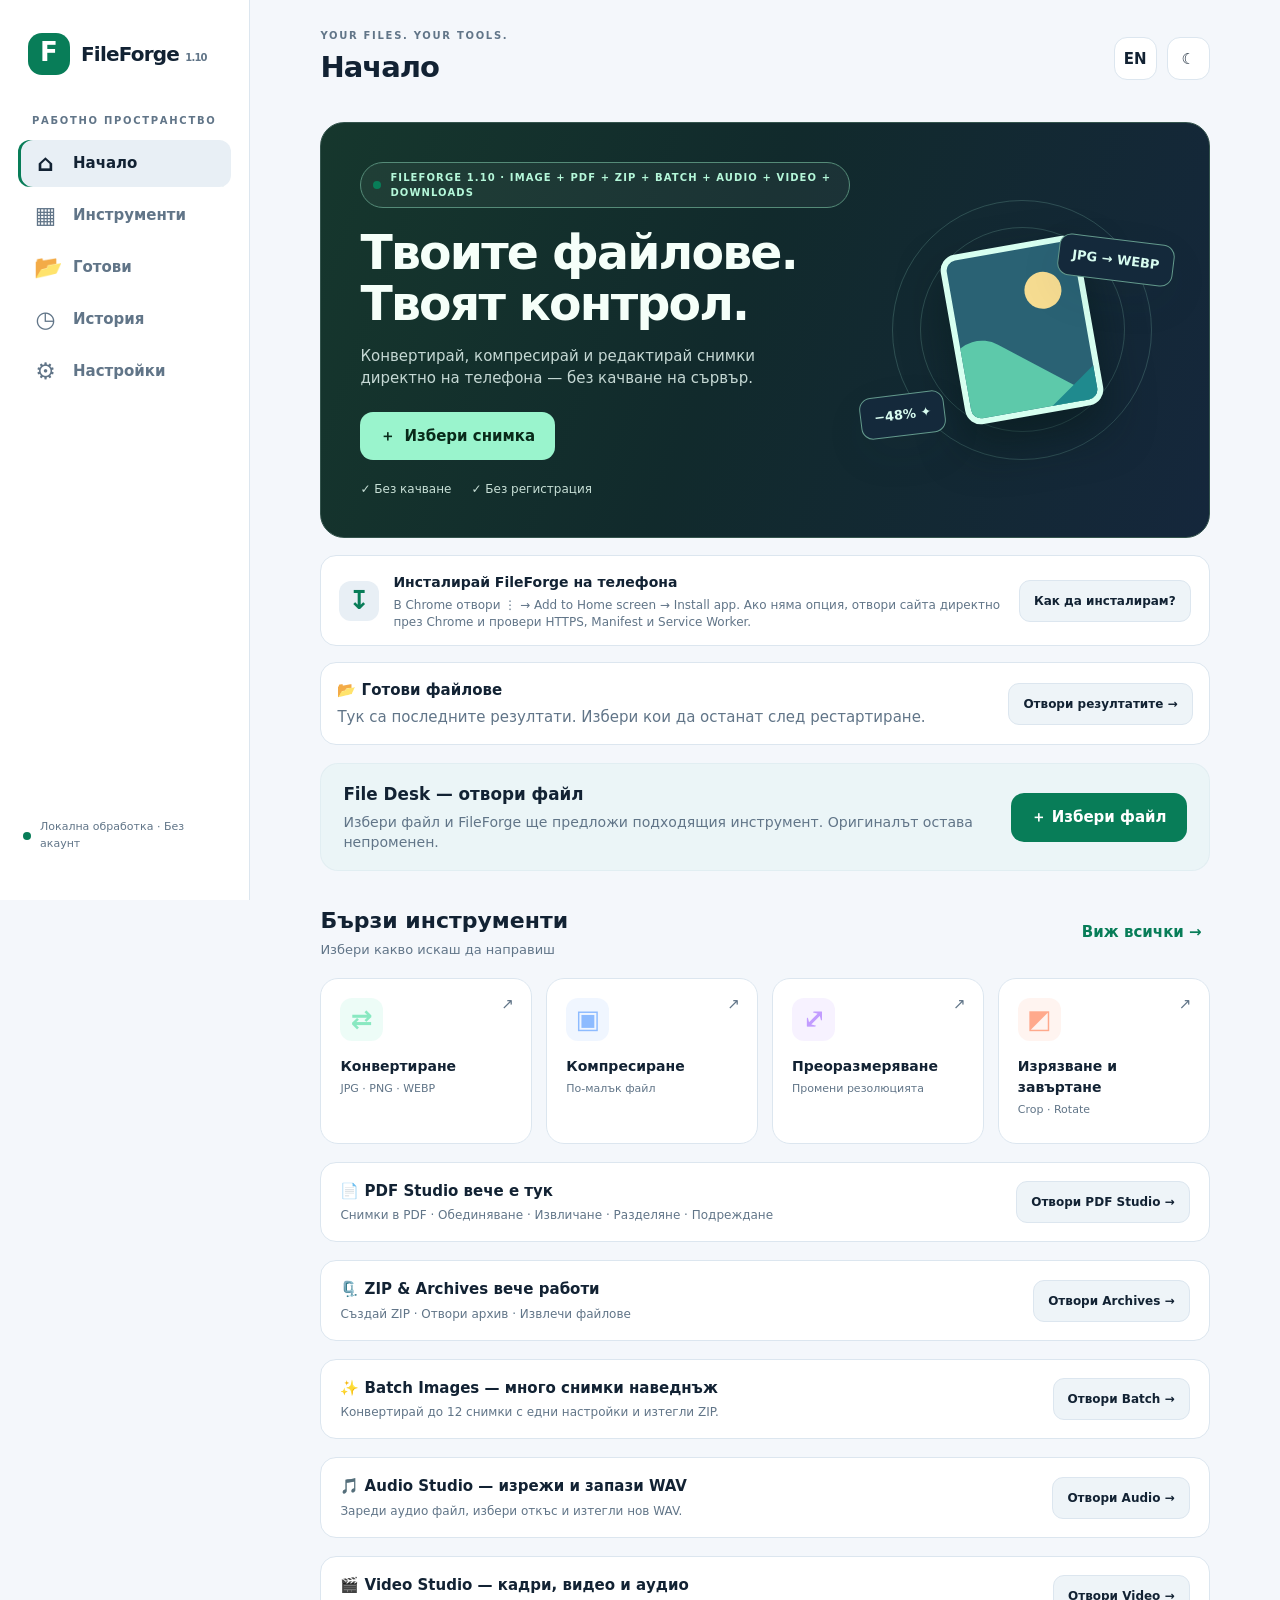
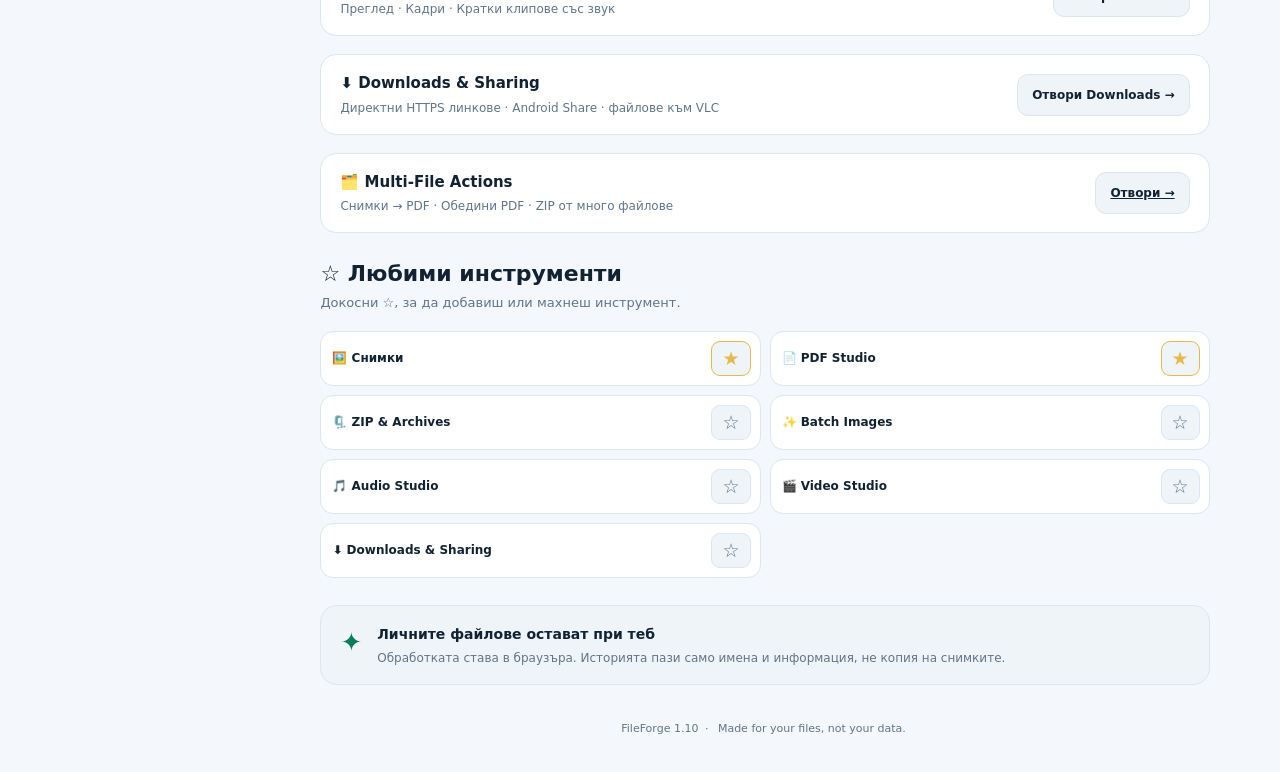
==== commit 2a06baeb: "Add files via upload" ====
--- a/index.html
+++ b/index.html
@@ -11,26 +11,26 @@
   <meta name="apple-mobile-web-app-status-bar-style" content="default">
   <link rel="icon" type="image/png" href="./icon-192.png">
   <link rel="apple-touch-icon" href="./icon-192.png">
-  <link rel="manifest" href="./manifest.webmanifest?v=1.9.0">
-  <link rel="stylesheet" href="./styles.css?v=1.9.0">
-  <title>FileForge 1.9</title>
-  <script src="./app.js?v=1.9.0" defer></script>
-  <script src="./results.js?v=1.9.0" defer></script>
-  <script src="./pdf-studio.js?v=1.9.0" defer></script>
-  <script src="./jszip.min.js?v=1.9.0" defer></script>
-  <script src="./archive-studio.js?v=1.9.0" defer></script>
-  <script src="./library.js?v=1.9.0" defer></script>
-  <script src="./batch-studio.js?v=1.9.0" defer></script>
-  <script src="./audio-studio.js?v=1.9.0" defer></script>
-  <script src="./video-studio.js?v=1.9.0" defer></script>
-  <script src="./downloads-studio.js?v=1.9.0" defer></script>
-  <script src="./health.js?v=1.9.0" defer></script>
-  <script src="./file-desk.js?v=1.9.0" defer></script>
+  <link rel="manifest" href="./manifest.webmanifest?v=1.10.0">
+  <link rel="stylesheet" href="./styles.css?v=1.10.0">
+  <title>FileForge 1.10</title>
+  <script src="./app.js?v=1.10.0" defer></script>
+  <script src="./results.js?v=1.10.0" defer></script>
+  <script src="./pdf-studio.js?v=1.10.0" defer></script>
+  <script src="./jszip.min.js?v=1.10.0" defer></script>
+  <script src="./archive-studio.js?v=1.10.0" defer></script>
+  <script src="./library.js?v=1.10.0" defer></script>
+  <script src="./batch-studio.js?v=1.10.0" defer></script>
+  <script src="./audio-studio.js?v=1.10.0" defer></script>
+  <script src="./video-studio.js?v=1.10.0" defer></script>
+  <script src="./downloads-studio.js?v=1.10.0" defer></script>
+  <script src="./health.js?v=1.10.0" defer></script>
+  <script src="./file-desk.js?v=1.10.0" defer></script>
 </head>
 <body>
   <div class="app-shell">
     <aside class="sidebar" aria-label="Navigation">
-      <div class="brand"><span class="brand-mark">F<span>◆</span></span><span class="brand-name">FileForge <small>1.9</small></span></div>
+      <div class="brand"><span class="brand-mark">F<span>◆</span></span><span class="brand-name">FileForge <small>1.10</small></span></div>
       <div class="side-label" data-i18n="workspace">РАБОТНО ПРОСТРАНСТВО</div>
       <nav class="side-nav" aria-label="Main">
         <button class="nav-button active" data-nav="home"><span class="nav-emoji">⌂</span><span data-i18n="navHome">Начало</span></button>
@@ -55,7 +55,7 @@
       <section class="page active" id="page-home">
         <div class="hero">
           <div class="hero-copy">
-            <span class="pill"><span class="green-dot"></span><span data-i18n="heroPill">FILEFORGE 1.9 · COMPLETE TOOLKIT</span></span>
+            <span class="pill"><span class="green-dot"></span><span data-i18n="heroPill">FILEFORGE 1.10 · COMPLETE TOOLKIT</span></span>
             <h2 data-i18n="heroTitle">Твоите файлове.<br>Твоят контрол.</h2>
             <p data-i18n="heroDesc">Конвертирай, компресирай и редактирай снимки директно на телефона — без качване на сървър.</p>
             <button class="primary-button" id="heroChoose" type="button"><span>＋</span> <span data-i18n="chooseImage">Избери снимка</span></button>
@@ -464,12 +464,20 @@
         <div class="settings-list"><label class="setting-row"><div><strong data-i18n="appearance">Външен вид</strong><small data-i18n="appearanceDesc">Избирай между светла, тъмна и системна тема</small></div><select id="themeSetting"><option value="system" data-i18n="system">Системна</option><option value="dark" data-i18n="dark">Тъмна</option><option value="light" data-i18n="light">Светла</option></select></label>
         <label class="setting-row"><div><strong data-i18n="language">Език</strong><small data-i18n="languageDesc">Език на интерфейса</small></div><select id="languageSetting"><option value="bg">Български</option><option value="en">English</option></select></label>
         <div class="setting-row"><div><strong data-i18n="privacy">Поверителност</strong><small data-i18n="privacySettings">Снимките се обработват локално. Историята е само на това устройство.</small></div><span class="status-tag ready">LOCAL</span></div>
-        <div class="setting-row"><div><strong data-i18n="version">Версия</strong><small>FileForge 1.9.0 · PWA</small></div><span>1.9.0</span></div></div>
+        <div class="setting-row"><div><strong data-i18n="version">Версия</strong><small>FileForge 1.10.0 · PWA</small></div><span>1.10.0</span></div></div>
         <section class="install-settings">
           <div class="install-settings-head"><div><h3 data-i18n="pwaSettingsTitle">PWA инсталация</h3><p data-i18n="pwaSettingsDesc">Проверка на условията и инструкции за Android Chrome.</p></div><button id="installSettingsButton" class="primary-button" type="button" data-i18n="installButton">Инсталирай</button></div>
           <p id="installStatus" class="install-status" aria-live="polite"></p>
           <div class="diagnostics"><div><span data-i18n="secureStatus">Сигурна връзка (HTTPS)</span><strong id="pwaSecure">…</strong></div><div><span>Manifest</span><strong id="pwaManifest">…</strong></div><div><span>Service Worker</span><strong id="pwaWorker">…</strong></div></div>
-          <p class="help-note" data-i18n="installInstructions">Отвори точния https://...github.io/fileforge/ адрес в Chrome (не в GitHub или ChatGPT). После ⋮ → Add to Home screen → Install app. Ако пише Add shortcut, това не е същото като WebAPK.</p>
+          <p class="help-note" data-i18n="installInstructions">Отвори точния https://myalmaz61.github.io/ff/ адрес в Chrome (не в GitHub или ChatGPT). После ⋮ → Add to Home screen → Install app. Ако пише Add shortcut, това не е същото като WebAPK.</p>
+        </section>
+        <section class="ff-health-panel" aria-labelledby="ffPortableTitle">
+          <div class="ff-health-heading">
+            <h3 id="ffPortableTitle" data-i18n="portableTitle">🧳 Пълно резервно копие</h3>
+            <p data-i18n="portableDesc">Един ZIP за историята, любимите, езика, темата и файловете, които си запазил локално в „Готови“.</p>
+          </div>
+          <a class="primary-button" href="./portable-backup.html" data-i18n="portableOpen">Отвори Portable Backup →</a>
+          <p class="ff-health-footnote" data-i18n="portableNote">Изтеглените в Downloads и временните резултати не са включени. ZIP архивът не е криптиран.</p>
         </section>
         <section class="ff-health-panel" aria-labelledby="ffHealthTitle">
           <div class="ff-health-heading">
@@ -494,7 +502,7 @@
           <p class="ff-health-footnote" data-health-i18n="healthNote">JSON архивът пази история и любими, но не самите файлове. Защитата на паметта се разрешава от браузъра и не замества Backup. PDF Studio може да изисква интернет при първо зареждане.</p>
         </section>
       </section>
-      <footer class="footer">FileForge 1.9 <span>·</span> <span data-i18n="footer">Made for your files, not your data.</span></footer>
+      <footer class="footer">FileForge 1.10 <span>·</span> <span data-i18n="footer">Made for your files, not your data.</span></footer>
     </main>
 
     <nav class="bottom-nav" aria-label="Mobile navigation">
